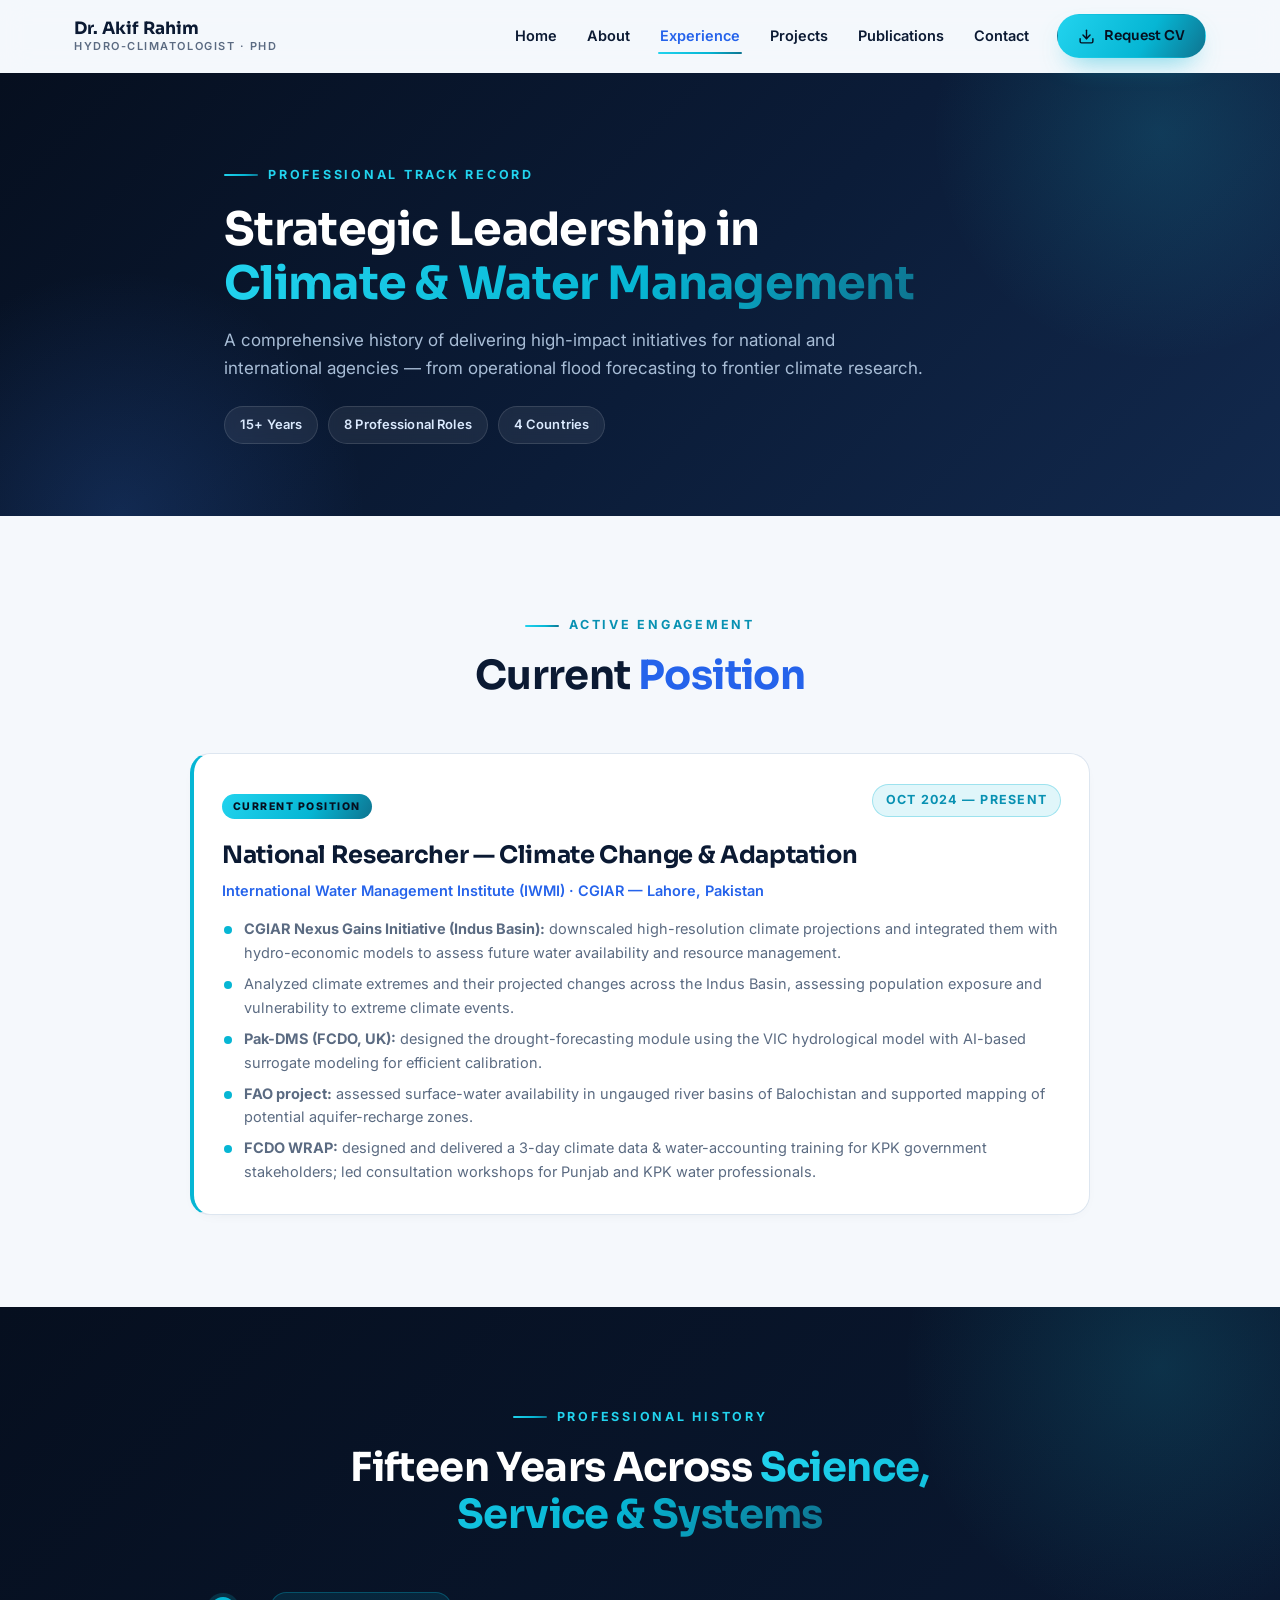
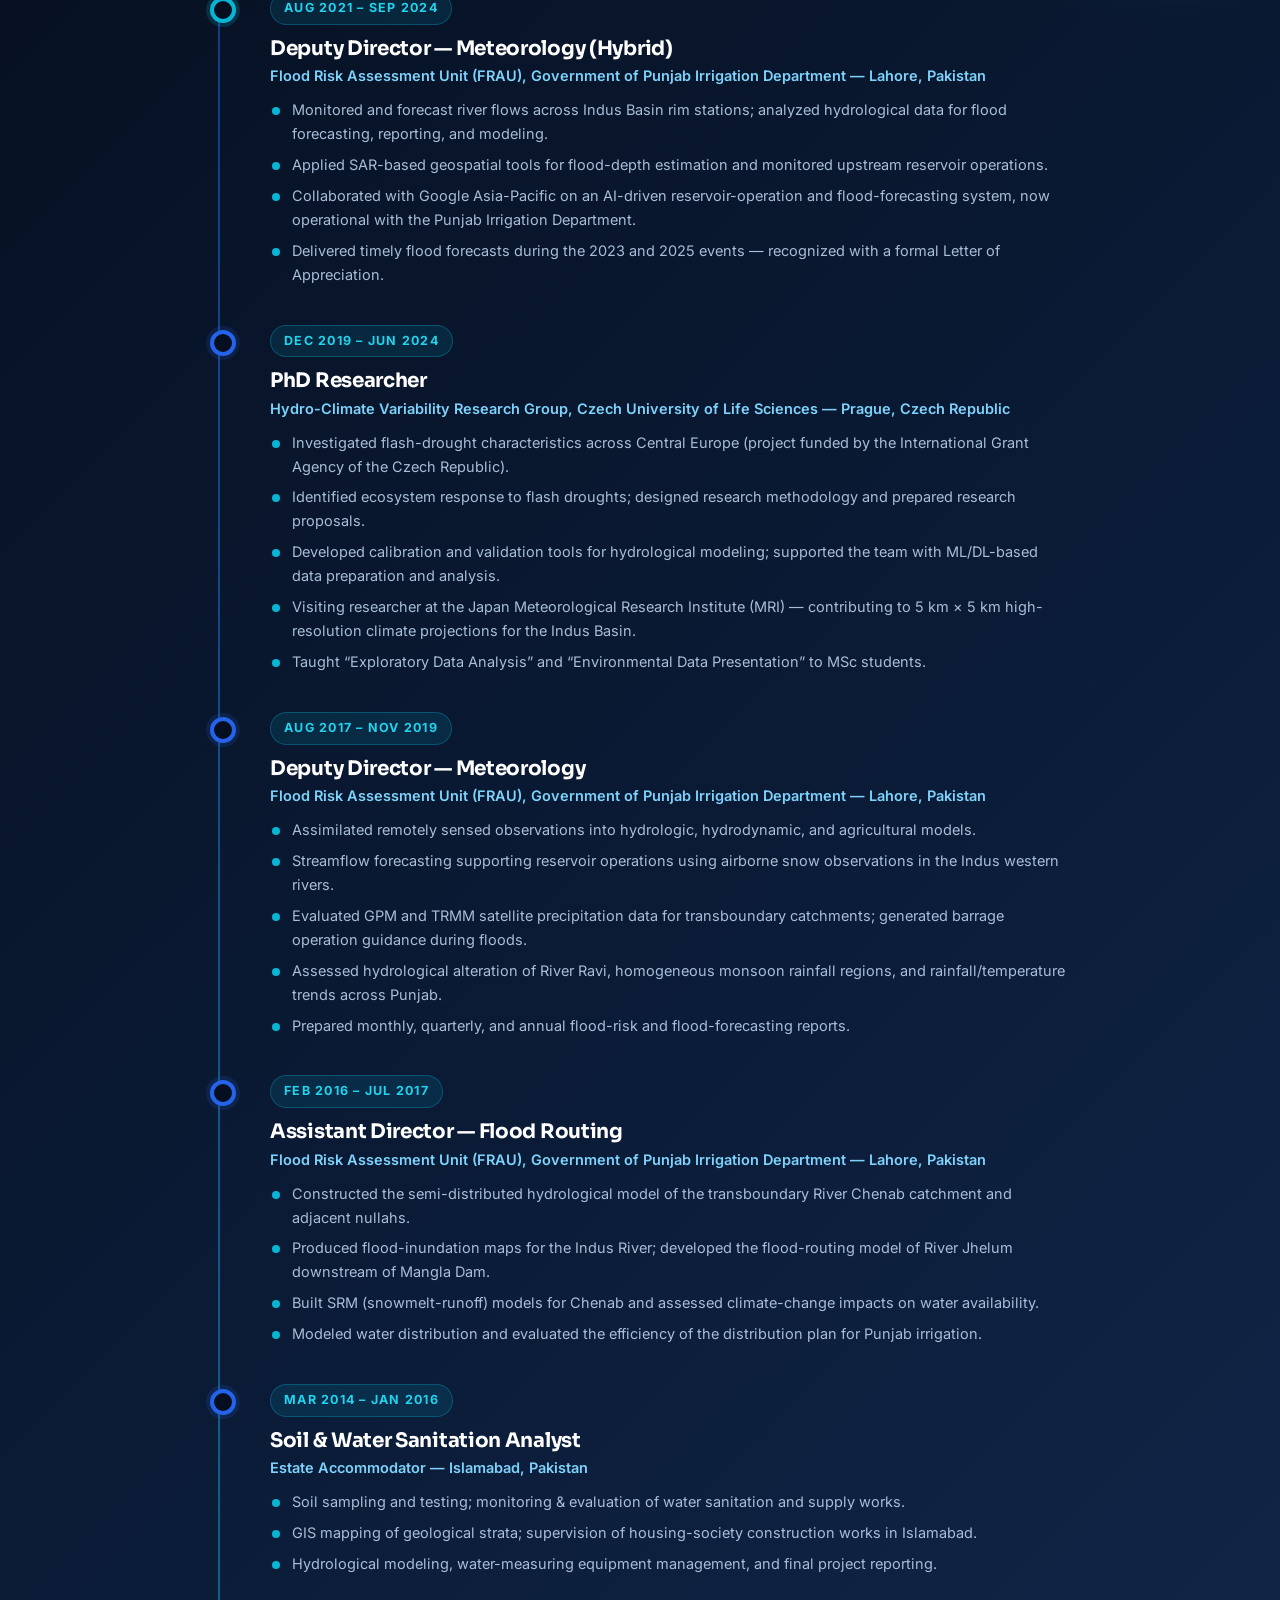
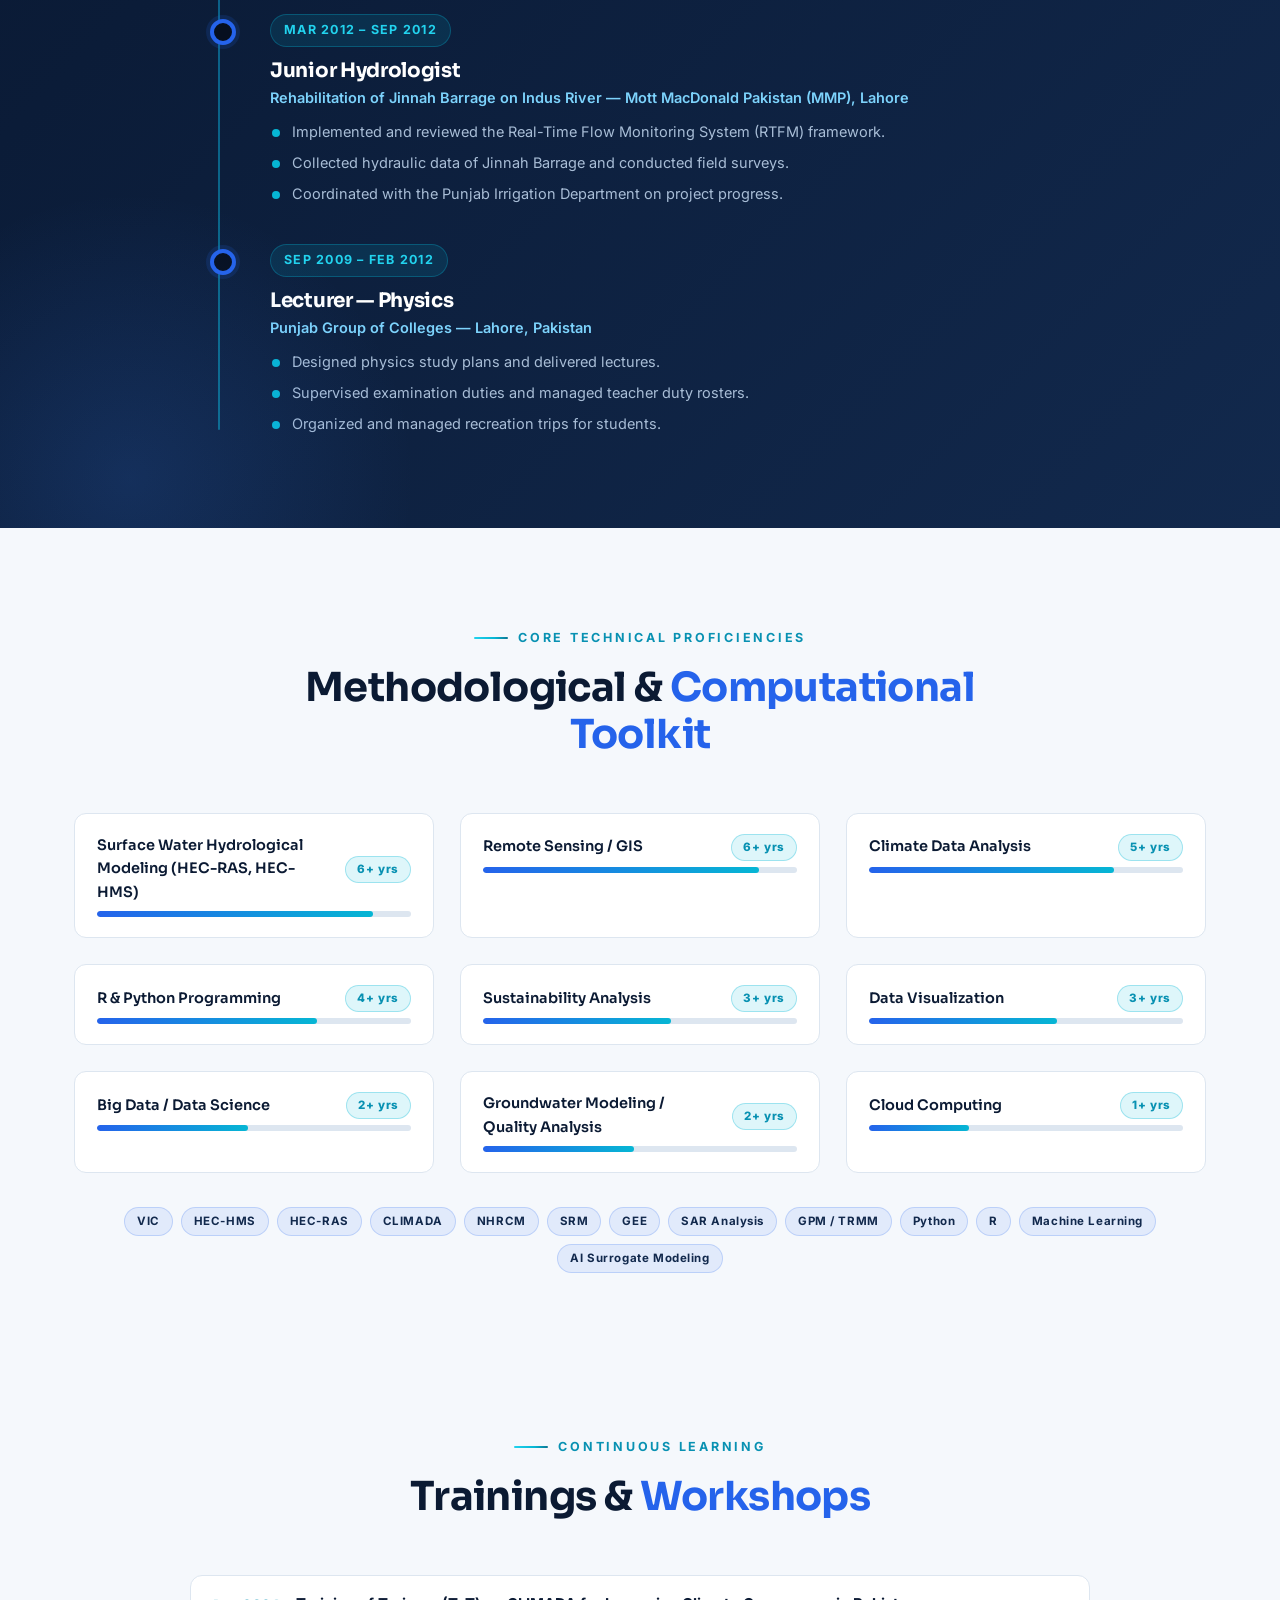
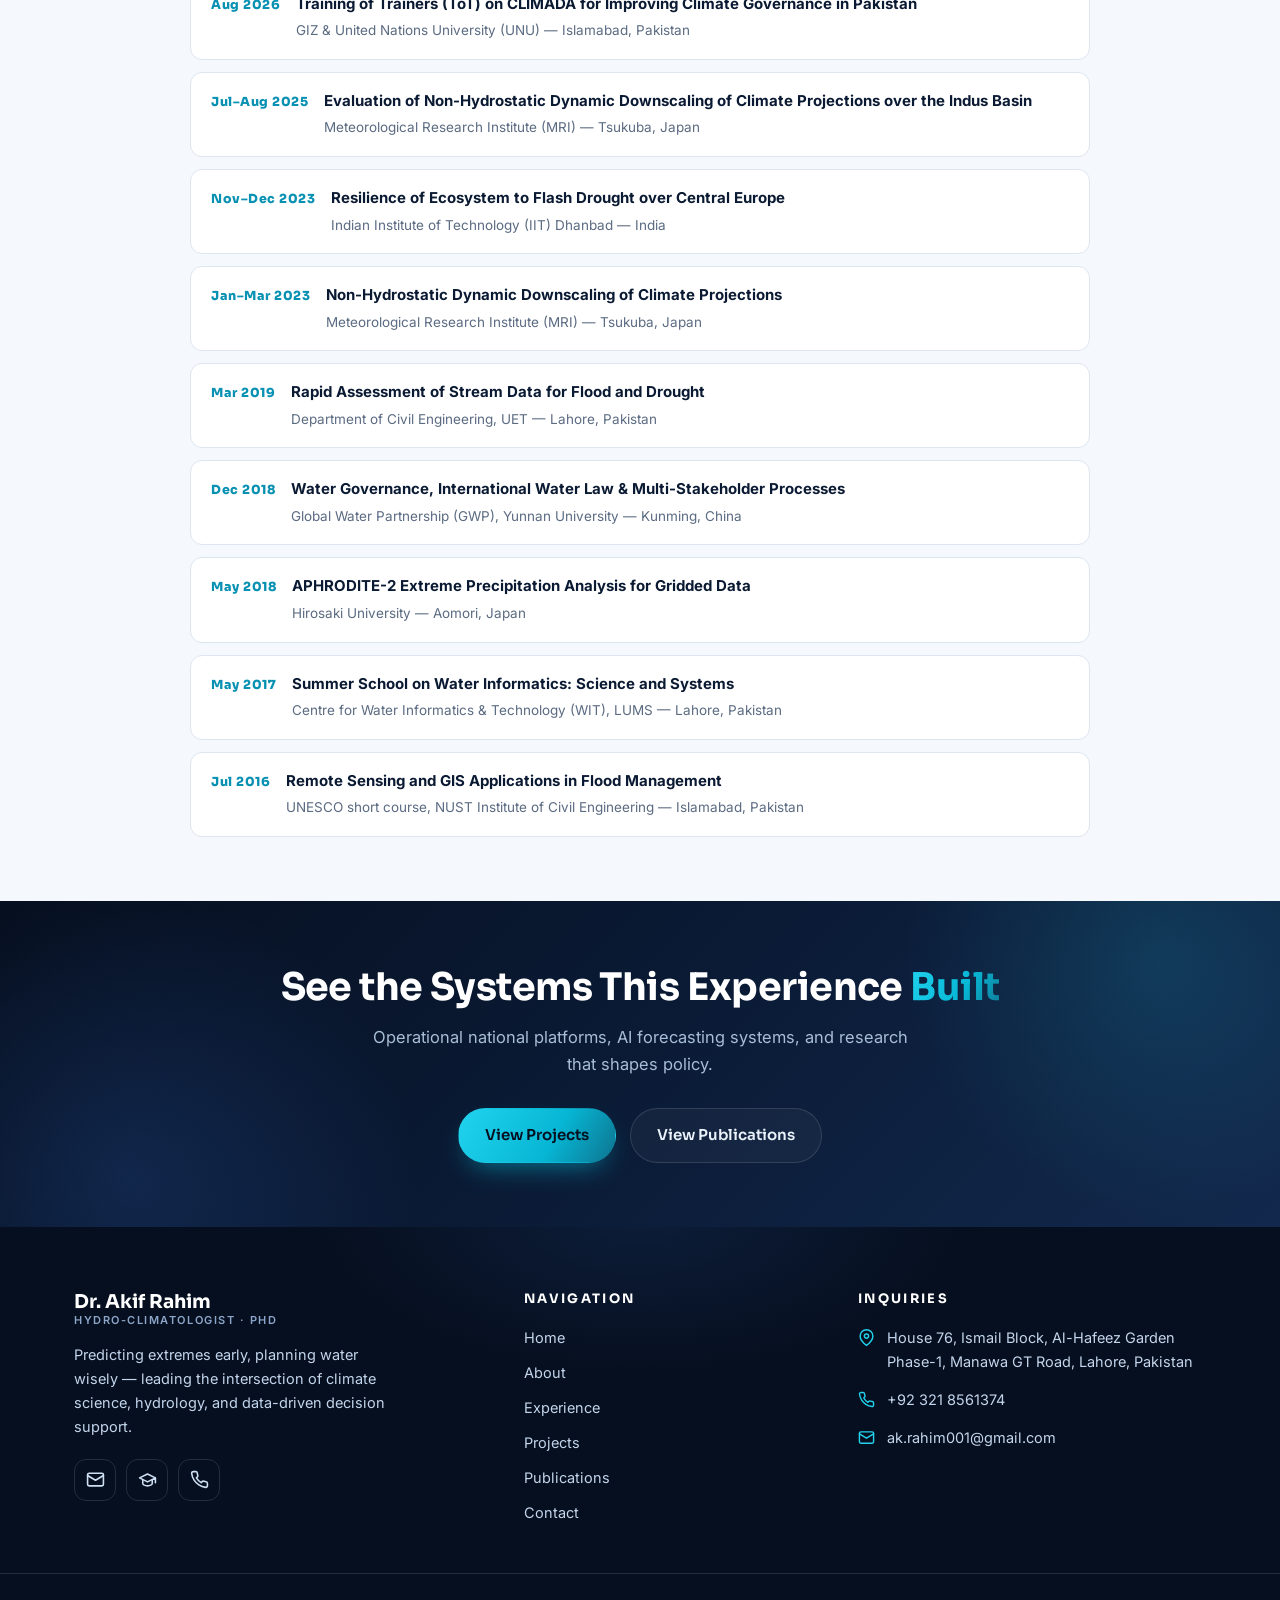
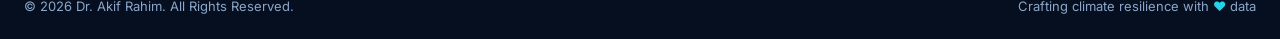
==== experience.html @ aaee2922 "Initial portfolio" ====
<!DOCTYPE html>
<html lang="en">
<head>
  <meta charset="UTF-8" />
  <meta name="viewport" content="width=device-width, initial-scale=1.0" />
  <title>Professional Experience | Dr. Akif Rahim</title>
  <meta name="description" content="Professional track record of Dr. Akif Rahim — National Researcher at IWMI, ex-Deputy Director Meteorology (FRAU, Punjab Irrigation), PhD researcher at CZU Prague, and more." />
  <link rel="icon" href="data:image/svg+xml,%3Csvg xmlns='http://www.w3.org/2000/svg' viewBox='0 0 64 64'%3E%3Cdefs%3E%3ClinearGradient id='g' x1='0' y1='0' x2='1' y2='1'%3E%3Cstop offset='0' stop-color='%230B1C38'/%3E%3Cstop offset='1' stop-color='%232563EB'/%3E%3C/linearGradient%3E%3C/defs%3E%3Crect width='64' height='64' rx='14' fill='url(%23g)'/%3E%3Ctext x='32' y='42' font-family='Arial' font-size='26' font-weight='700' fill='%2322D3EE' text-anchor='middle'%3EAR%3C/text%3E%3C/svg%3E" />
  <link rel="preconnect" href="https://fonts.googleapis.com" />
  <link rel="preconnect" href="https://fonts.gstatic.com" crossorigin />
  <link href="https://fonts.googleapis.com/css2?family=Sora:wght@400;500;600;700;800&family=Inter:wght@400;500;600;700&display=swap" rel="stylesheet" />
  <link rel="stylesheet" href="assets/css/style.css" />
</head>
<body>

  <!-- ================= HEADER ================= -->
  <header class="site-header">
    <div class="container header-inner">
      <a class="brand" href="index.html" aria-label="Dr. Akif Rahim — Home">
        <span class="brand-text">
          <span class="brand-name">Dr. Akif Rahim</span>
          <span class="brand-sub">Hydro-Climatologist · PhD</span>
        </span>
      </a>
      <nav class="site-nav" id="siteNav" aria-label="Main navigation">
        <a class="nav-link" href="index.html">Home</a>
        <a class="nav-link" href="about.html">About</a>
        <a class="nav-link active" href="experience.html">Experience</a>
        <a class="nav-link" href="projects.html">Projects</a>
        <a class="nav-link" href="publications.html">Publications</a>
        <a class="nav-link" href="contact.html">Contact</a>
        <a class="btn btn-accent btn-sm nav-cv" href="mailto:ak.rahim001@gmail.com?subject=Request%20CV%20%E2%80%94%20Dr.%20Akif%20Rahim">
          <svg viewBox="0 0 24 24" fill="none" stroke="currentColor" stroke-width="2" stroke-linecap="round" stroke-linejoin="round"><path d="M21 15v4a2 2 0 0 1-2 2H5a2 2 0 0 1-2-2v-4"/><polyline points="7 10 12 15 17 10"/><line x1="12" y1="15" x2="12" y2="3"/></svg>
          Request CV
        </a>
      </nav>
      <button class="nav-toggle" id="navToggle" aria-label="Toggle menu" aria-expanded="false">
        <span></span><span></span><span></span>
      </button>
    </div>
  </header>

  <main>
    <!-- ================= PAGE HERO ================= -->
    <section class="page-hero">
      <div class="container">
        <span class="eyebrow eyebrow-light">Professional Track Record</span>
        <h1>Strategic Leadership in<br /><span class="accent-cyan">Climate &amp; Water Management</span></h1>
        <p class="lead">A comprehensive history of delivering high-impact initiatives for national and international agencies — from operational flood forecasting to frontier climate research.</p>
        <div class="hero-meta">
          <span class="chip">15+ Years</span>
          <span class="chip">8 Professional Roles</span>
          <span class="chip">4 Countries</span>
        </div>
      </div>
    </section>

    <!-- ================= ACTIVE ENGAGEMENT ================= -->
    <section class="section">
      <div class="container">
        <div class="section-head">
          <span class="eyebrow">Active Engagement</span>
          <h2>Current <span class="accent">Position</span></h2>
        </div>
        <div class="card reveal" style="max-width: 900px; margin: 0 auto; border-left: 4px solid var(--cyan);">
          <div class="card-top" style="display:flex; justify-content:space-between; align-items:center; gap:14px; flex-wrap:wrap; margin-bottom:12px;">
            <span class="badge-current">Current Position</span>
            <span class="t-when">Oct 2024 — Present</span>
          </div>
          <h3 style="font-size:24px;">National Researcher — Climate Change &amp; Adaptation</h3>
          <div class="t-where" style="margin:8px 0 14px;">International Water Management Institute (IWMI) · CGIAR — Lahore, Pakistan</div>
          <ul class="t-points">
            <li><b>CGIAR Nexus Gains Initiative (Indus Basin):</b> downscaled high-resolution climate projections and integrated them with hydro-economic models to assess future water availability and resource management.</li>
            <li>Analyzed climate extremes and their projected changes across the Indus Basin, assessing population exposure and vulnerability to extreme climate events.</li>
            <li><b>Pak-DMS (FCDO, UK):</b> designed the drought-forecasting module using the VIC hydrological model with AI-based surrogate modeling for efficient calibration.</li>
            <li><b>FAO project:</b> assessed surface-water availability in ungauged river basins of Balochistan and supported mapping of potential aquifer-recharge zones.</li>
            <li><b>FCDO WRAP:</b> designed and delivered a 3-day climate data &amp; water-accounting training for KPK government stakeholders; led consultation workshops for Punjab and KPK water professionals.</li>
          </ul>
        </div>
      </div>
    </section>

    <!-- ================= PROFESSIONAL HISTORY ================= -->
    <section class="section section-dark">
      <div class="container">
        <div class="section-head">
          <span class="eyebrow eyebrow-light">Professional History</span>
          <h2>Fifteen Years Across <span class="accent-cyan">Science, Service &amp; Systems</span></h2>
        </div>
        <div class="timeline">
          <div class="t-item t-accent reveal">
            <span class="t-when">Aug 2021 – Sep 2024</span>
            <h3>Deputy Director — Meteorology (Hybrid)</h3>
            <div class="t-where">Flood Risk Assessment Unit (FRAU), Government of Punjab Irrigation Department — Lahore, Pakistan</div>
            <ul class="t-points">
              <li>Monitored and forecast river flows across Indus Basin rim stations; analyzed hydrological data for flood forecasting, reporting, and modeling.</li>
              <li>Applied SAR-based geospatial tools for flood-depth estimation and monitored upstream reservoir operations.</li>
              <li>Collaborated with Google Asia-Pacific on an AI-driven reservoir-operation and flood-forecasting system, now operational with the Punjab Irrigation Department.</li>
              <li>Delivered timely flood forecasts during the 2023 and 2025 events — recognized with a formal Letter of Appreciation.</li>
            </ul>
          </div>
          <div class="t-item reveal">
            <span class="t-when">Dec 2019 – Jun 2024</span>
            <h3>PhD Researcher</h3>
            <div class="t-where">Hydro-Climate Variability Research Group, Czech University of Life Sciences — Prague, Czech Republic</div>
            <ul class="t-points">
              <li>Investigated flash-drought characteristics across Central Europe (project funded by the International Grant Agency of the Czech Republic).</li>
              <li>Identified ecosystem response to flash droughts; designed research methodology and prepared research proposals.</li>
              <li>Developed calibration and validation tools for hydrological modeling; supported the team with ML/DL-based data preparation and analysis.</li>
              <li>Visiting researcher at the Japan Meteorological Research Institute (MRI) — contributing to 5 km × 5 km high-resolution climate projections for the Indus Basin.</li>
              <li>Taught “Exploratory Data Analysis” and “Environmental Data Presentation” to MSc students.</li>
            </ul>
          </div>
          <div class="t-item reveal">
            <span class="t-when">Aug 2017 – Nov 2019</span>
            <h3>Deputy Director — Meteorology</h3>
            <div class="t-where">Flood Risk Assessment Unit (FRAU), Government of Punjab Irrigation Department — Lahore, Pakistan</div>
            <ul class="t-points">
              <li>Assimilated remotely sensed observations into hydrologic, hydrodynamic, and agricultural models.</li>
              <li>Streamflow forecasting supporting reservoir operations using airborne snow observations in the Indus western rivers.</li>
              <li>Evaluated GPM and TRMM satellite precipitation data for transboundary catchments; generated barrage operation guidance during floods.</li>
              <li>Assessed hydrological alteration of River Ravi, homogeneous monsoon rainfall regions, and rainfall/temperature trends across Punjab.</li>
              <li>Prepared monthly, quarterly, and annual flood-risk and flood-forecasting reports.</li>
            </ul>
          </div>
          <div class="t-item reveal">
            <span class="t-when">Feb 2016 – Jul 2017</span>
            <h3>Assistant Director — Flood Routing</h3>
            <div class="t-where">Flood Risk Assessment Unit (FRAU), Government of Punjab Irrigation Department — Lahore, Pakistan</div>
            <ul class="t-points">
              <li>Constructed the semi-distributed hydrological model of the transboundary River Chenab catchment and adjacent nullahs.</li>
              <li>Produced flood-inundation maps for the Indus River; developed the flood-routing model of River Jhelum downstream of Mangla Dam.</li>
              <li>Built SRM (snowmelt-runoff) models for Chenab and assessed climate-change impacts on water availability.</li>
              <li>Modeled water distribution and evaluated the efficiency of the distribution plan for Punjab irrigation.</li>
            </ul>
          </div>
          <div class="t-item reveal">
            <span class="t-when">Mar 2014 – Jan 2016</span>
            <h3>Soil &amp; Water Sanitation Analyst</h3>
            <div class="t-where">Estate Accommodator — Islamabad, Pakistan</div>
            <ul class="t-points">
              <li>Soil sampling and testing; monitoring &amp; evaluation of water sanitation and supply works.</li>
              <li>GIS mapping of geological strata; supervision of housing-society construction works in Islamabad.</li>
              <li>Hydrological modeling, water-measuring equipment management, and final project reporting.</li>
            </ul>
          </div>
          <div class="t-item reveal">
            <span class="t-when">Mar 2012 – Sep 2012</span>
            <h3>Junior Hydrologist</h3>
            <div class="t-where">Rehabilitation of Jinnah Barrage on Indus River — Mott MacDonald Pakistan (MMP), Lahore</div>
            <ul class="t-points">
              <li>Implemented and reviewed the Real-Time Flow Monitoring System (RTFM) framework.</li>
              <li>Collected hydraulic data of Jinnah Barrage and conducted field surveys.</li>
              <li>Coordinated with the Punjab Irrigation Department on project progress.</li>
            </ul>
          </div>
          <div class="t-item reveal">
            <span class="t-when">Sep 2009 – Feb 2012</span>
            <h3>Lecturer — Physics</h3>
            <div class="t-where">Punjab Group of Colleges — Lahore, Pakistan</div>
            <ul class="t-points">
              <li>Designed physics study plans and delivered lectures.</li>
              <li>Supervised examination duties and managed teacher duty rosters.</li>
              <li>Organized and managed recreation trips for students.</li>
            </ul>
          </div>
        </div>
      </div>
    </section>

    <!-- ================= SKILLS ================= -->
    <section class="section">
      <div class="container">
        <div class="section-head">
          <span class="eyebrow">Core Technical Proficiencies</span>
          <h2>Methodological &amp; <span class="accent">Computational Toolkit</span></h2>
        </div>
        <div class="grid-3">
          <div class="skill reveal"><div class="skill-top"><span class="skill-name">Surface Water Hydrological Modeling (HEC-RAS, HEC-HMS)</span><span class="skill-years">6+ yrs</span></div><div class="skill-bar"><span style="width:88%"></span></div></div>
          <div class="skill reveal reveal-d1"><div class="skill-top"><span class="skill-name">Remote Sensing / GIS</span><span class="skill-years">6+ yrs</span></div><div class="skill-bar"><span style="width:88%"></span></div></div>
          <div class="skill reveal reveal-d2"><div class="skill-top"><span class="skill-name">Climate Data Analysis</span><span class="skill-years">5+ yrs</span></div><div class="skill-bar"><span style="width:78%"></span></div></div>
          <div class="skill reveal"><div class="skill-top"><span class="skill-name">R &amp; Python Programming</span><span class="skill-years">4+ yrs</span></div><div class="skill-bar"><span style="width:70%"></span></div></div>
          <div class="skill reveal reveal-d1"><div class="skill-top"><span class="skill-name">Sustainability Analysis</span><span class="skill-years">3+ yrs</span></div><div class="skill-bar"><span style="width:60%"></span></div></div>
          <div class="skill reveal reveal-d2"><div class="skill-top"><span class="skill-name">Data Visualization</span><span class="skill-years">3+ yrs</span></div><div class="skill-bar"><span style="width:60%"></span></div></div>
          <div class="skill reveal"><div class="skill-top"><span class="skill-name">Big Data / Data Science</span><span class="skill-years">2+ yrs</span></div><div class="skill-bar"><span style="width:48%"></span></div></div>
          <div class="skill reveal reveal-d1"><div class="skill-top"><span class="skill-name">Groundwater Modeling / Quality Analysis</span><span class="skill-years">2+ yrs</span></div><div class="skill-bar"><span style="width:48%"></span></div></div>
          <div class="skill reveal reveal-d2"><div class="skill-top"><span class="skill-name">Cloud Computing</span><span class="skill-years">1+ yrs</span></div><div class="skill-bar"><span style="width:32%"></span></div></div>
        </div>
        <div class="tags" style="justify-content:center; margin-top:34px;">
          <span class="tag">VIC</span><span class="tag">HEC-HMS</span><span class="tag">HEC-RAS</span><span class="tag">CLIMADA</span><span class="tag">NHRCM</span><span class="tag">SRM</span><span class="tag">GEE</span><span class="tag">SAR Analysis</span><span class="tag">GPM / TRMM</span><span class="tag">Python</span><span class="tag">R</span><span class="tag">Machine Learning</span><span class="tag">AI Surrogate Modeling</span>
        </div>
      </div>
    </section>

    <!-- ================= TRAININGS ================= -->
    <section class="section section-tight">
      <div class="container">
        <div class="section-head">
          <span class="eyebrow">Continuous Learning</span>
          <h2>Trainings &amp; <span class="accent">Workshops</span></h2>
        </div>
        <div class="training-list">
          <div class="training reveal"><time>Aug 2026</time><div><b>Training of Trainers (ToT) on CLIMADA for Improving Climate Governance in Pakistan</b><span>GIZ &amp; United Nations University (UNU) — Islamabad, Pakistan</span></div></div>
          <div class="training reveal"><time>Jul–Aug 2025</time><div><b>Evaluation of Non-Hydrostatic Dynamic Downscaling of Climate Projections over the Indus Basin</b><span>Meteorological Research Institute (MRI) — Tsukuba, Japan</span></div></div>
          <div class="training reveal"><time>Nov–Dec 2023</time><div><b>Resilience of Ecosystem to Flash Drought over Central Europe</b><span>Indian Institute of Technology (IIT) Dhanbad — India</span></div></div>
          <div class="training reveal"><time>Jan–Mar 2023</time><div><b>Non-Hydrostatic Dynamic Downscaling of Climate Projections</b><span>Meteorological Research Institute (MRI) — Tsukuba, Japan</span></div></div>
          <div class="training reveal"><time>Mar 2019</time><div><b>Rapid Assessment of Stream Data for Flood and Drought</b><span>Department of Civil Engineering, UET — Lahore, Pakistan</span></div></div>
          <div class="training reveal"><time>Dec 2018</time><div><b>Water Governance, International Water Law &amp; Multi-Stakeholder Processes</b><span>Global Water Partnership (GWP), Yunnan University — Kunming, China</span></div></div>
          <div class="training reveal"><time>May 2018</time><div><b>APHRODITE-2 Extreme Precipitation Analysis for Gridded Data</b><span>Hirosaki University — Aomori, Japan</span></div></div>
          <div class="training reveal"><time>May 2017</time><div><b>Summer School on Water Informatics: Science and Systems</b><span>Centre for Water Informatics &amp; Technology (WIT), LUMS — Lahore, Pakistan</span></div></div>
          <div class="training reveal"><time>Jul 2016</time><div><b>Remote Sensing and GIS Applications in Flood Management</b><span>UNESCO short course, NUST Institute of Civil Engineering — Islamabad, Pakistan</span></div></div>
        </div>
      </div>
    </section>

    <!-- ================= CTA ================= -->
    <section class="section section-dark cta-band section-tight">
      <div class="container">
        <h2>See the Systems This Experience <span class="accent-cyan">Built</span></h2>
        <p>Operational national platforms, AI forecasting systems, and research that shapes policy.</p>
        <div style="display:flex; gap:14px; justify-content:center; flex-wrap:wrap;">
          <a class="btn btn-accent" href="projects.html">View Projects</a>
          <a class="btn btn-ghost-light" href="publications.html">View Publications</a>
        </div>
      </div>
    </section>
  </main>

  <!-- ================= FOOTER ================= -->
  <footer class="site-footer">
    <div class="container footer-grid">
      <div class="footer-brand">
        <a class="brand" href="index.html">
          <span class="brand-text">
            <span class="brand-name">Dr. Akif Rahim</span>
            <span class="brand-sub" style="color:#8ba6c9;">Hydro-Climatologist · PhD</span>
          </span>
        </a>
        <p>Predicting extremes early, planning water wisely — leading the intersection of climate science, hydrology, and data-driven decision support.</p>
        <div class="footer-social">
          <a href="mailto:ak.rahim001@gmail.com" aria-label="Email">
            <svg viewBox="0 0 24 24" fill="none" stroke="currentColor" stroke-width="2" stroke-linecap="round" stroke-linejoin="round"><rect x="2" y="4" width="20" height="16" rx="2"/><path d="m22 7-10 6L2 7"/></svg>
          </a>
          <a href="https://scholar.google.com" target="_blank" rel="noopener" aria-label="Google Scholar">
            <svg viewBox="0 0 24 24" fill="none" stroke="currentColor" stroke-width="2" stroke-linecap="round" stroke-linejoin="round"><path d="M22 10L12 5 2 10l10 5 10-5v6"/><path d="M6 12.5V17c0 1.5 3 3 6 3s6-1.5 6-3v-4.5"/></svg>
          </a>
          <a href="tel:+923218561374" aria-label="Phone">
            <svg viewBox="0 0 24 24" fill="none" stroke="currentColor" stroke-width="2" stroke-linecap="round" stroke-linejoin="round"><path d="M22 16.92v3a2 2 0 0 1-2.18 2 19.79 19.79 0 0 1-8.63-3.07 19.5 19.5 0 0 1-6-6 19.79 19.79 0 0 1-3.07-8.67A2 2 0 0 1 4.11 2h3a2 2 0 0 1 2 1.72c.13.96.36 1.9.7 2.81a2 2 0 0 1-.45 2.11L8.09 9.91a16 16 0 0 0 6 6l1.27-1.27a2 2 0 0 1 2.11-.45c.91.34 1.85.57 2.81.7A2 2 0 0 1 22 16.92z"/></svg>
          </a>
        </div>
      </div>
      <div>
        <h4>Navigation</h4>
        <div class="footer-links">
          <a href="index.html">Home</a>
          <a href="about.html">About</a>
          <a href="experience.html">Experience</a>
          <a href="projects.html">Projects</a>
          <a href="publications.html">Publications</a>
          <a href="contact.html">Contact</a>
        </div>
      </div>
      <div>
        <h4>Inquiries</h4>
        <div class="footer-contact">
          <div>
            <svg viewBox="0 0 24 24" fill="none" stroke="currentColor" stroke-width="2" stroke-linecap="round" stroke-linejoin="round"><path d="M21 10c0 7-9 13-9 13s-9-6-9-13a9 9 0 0 1 18 0z"/><circle cx="12" cy="10" r="3"/></svg>
            <span>House 76, Ismail Block, Al-Hafeez Garden Phase-1, Manawa GT Road, Lahore, Pakistan</span>
          </div>
          <div>
            <svg viewBox="0 0 24 24" fill="none" stroke="currentColor" stroke-width="2" stroke-linecap="round" stroke-linejoin="round"><path d="M22 16.92v3a2 2 0 0 1-2.18 2 19.79 19.79 0 0 1-8.63-3.07 19.5 19.5 0 0 1-6-6 19.79 19.79 0 0 1-3.07-8.67A2 2 0 0 1 4.11 2h3a2 2 0 0 1 2 1.72c.13.96.36 1.9.7 2.81a2 2 0 0 1-.45 2.11L8.09 9.91a16 16 0 0 0 6 6l1.27-1.27a2 2 0 0 1 2.11-.45c.91.34 1.85.57 2.81.7A2 2 0 0 1 22 16.92z"/></svg>
            <a href="tel:+923218561374">+92 321 8561374</a>
          </div>
          <div>
            <svg viewBox="0 0 24 24" fill="none" stroke="currentColor" stroke-width="2" stroke-linecap="round" stroke-linejoin="round"><rect x="2" y="4" width="20" height="16" rx="2"/><path d="m22 7-10 6L2 7"/></svg>
            <a href="mailto:ak.rahim001@gmail.com">ak.rahim001@gmail.com</a>
          </div>
        </div>
      </div>
    </div>
    <div class="footer-bottom">
      <span>© <span data-year>2025</span> Dr. Akif Rahim. All Rights Reserved.</span>
      <span>Crafting climate resilience with <span class="heart">♥</span> data</span>
    </div>
  </footer>

  <button class="back-top" aria-label="Back to top">
    <svg viewBox="0 0 24 24" fill="none" stroke="currentColor" stroke-width="2.6" stroke-linecap="round" stroke-linejoin="round"><line x1="12" y1="19" x2="12" y2="5"/><polyline points="5 12 12 5 19 12"/></svg>
  </button>

  <script src="assets/js/main.js"></script>
</body>
</html>
---- assets/css/style.css ----
/* ============================================================
   Akif Rahim — Portfolio
   Theme: "Midnight Navy & Cyan" — deep navy backgrounds with
   electric blue and cyan accents on a cool off-white base.
   ============================================================ */

:root {
  /* Palette — Midnight Navy & Cyan */
  --ink: #0b1a33;
  --navy-950: #060f1f;
  --navy-900: #0b1c38;
  --navy-800: #12294d;
  --blue: #2563eb;
  --blue-bright: #3b82f6;
  --aqua: #7dd3fc;
  --cyan: #06b6d4;
  --cyan-soft: #22d3ee;
  --cyan-deep: #0891b2;
  --paper: #f5f8fc;
  --card: #ffffff;
  --line: #dde6f0;
  --line-dark: rgba(255, 255, 255, 0.12);
  --muted: #5b6b82;
  --muted-dark: #a8bdd6;

  /* Type */
  --font-head: "Sora", "Segoe UI", system-ui, -apple-system, sans-serif;
  --font-body: "Inter", "Segoe UI", system-ui, -apple-system, sans-serif;

  /* Misc */
  --radius: 20px;
  --radius-sm: 12px;
  --shadow: 0 14px 40px -18px rgba(6,15,31, 0.35);
  --shadow-lg: 0 28px 70px -30px rgba(6,15,31, 0.45);
  --grad-navy: linear-gradient(135deg, #060f1f 0%, #0b1c38 55%, #12294d 100%);
  --grad-cyan: linear-gradient(120deg, #22d3ee, #06b6d4 60%, #0e7490);
  --ease: cubic-bezier(0.22, 1, 0.36, 1);
}

* { margin: 0; padding: 0; box-sizing: border-box; }

html { scroll-behavior: smooth; }

body {
  font-family: var(--font-body);
  background: var(--paper);
  color: var(--ink);
  line-height: 1.65;
  font-size: 16px;
  -webkit-font-smoothing: antialiased;
}

img { max-width: 100%; display: block; }
a { color: inherit; text-decoration: none; }
ul { list-style: none; }

.container { max-width: 1180px; margin: 0 auto; padding: 0 24px; }

/* ---------- Typography ---------- */
h1, h2, h3, h4 { font-family: var(--font-head); line-height: 1.18; font-weight: 700; letter-spacing: -0.015em; }

.eyebrow {
  display: inline-flex;
  align-items: center;
  gap: 10px;
  font-size: 12.5px;
  font-weight: 700;
  letter-spacing: 0.22em;
  text-transform: uppercase;
  color: var(--cyan-deep);
  margin-bottom: 16px;
}
.eyebrow::before {
  content: "";
  width: 34px; height: 2px;
  background: var(--grad-cyan);
  border-radius: 2px;
}
.eyebrow-light { color: var(--cyan-soft); }

.section { padding: 92px 0; }
.section-tight { padding: 64px 0; }

.section-head { max-width: 720px; margin: 0 auto 54px; text-align: center; }
.section-head h2 { font-size: clamp(28px, 4vw, 40px); margin-bottom: 14px; }
.section-head p { color: var(--muted); font-size: 17px; }
.section-head-left { margin: 0 0 42px; text-align: left; }

.accent { color: var(--blue); }
.accent-cyan {
  background: var(--grad-cyan);
  -webkit-background-clip: text;
  background-clip: text;
  color: transparent;
}

/* Dark sections */
.section-dark {
  background: var(--grad-navy);
  color: #eaf2fb;
  position: relative;
  overflow: hidden;
}
.section-dark::before {
  content: "";
  position: absolute;
  top: -220px; right: -160px;
  width: 560px; height: 560px;
  background: radial-gradient(circle, rgba(34,211,238, 0.14), transparent 65%);
  pointer-events: none;
}
.section-dark::after {
  content: "";
  position: absolute;
  bottom: -260px; left: -180px;
  width: 620px; height: 620px;
  background: radial-gradient(circle, rgba(59,130,246, 0.16), transparent 65%);
  pointer-events: none;
}
.section-dark .section-head p { color: var(--muted-dark); }
.section-dark h2, .section-dark h3 { color: #ffffff; }

/* ---------- Buttons ---------- */
.btn {
  display: inline-flex;
  align-items: center;
  justify-content: center;
  gap: 9px;
  padding: 14px 26px;
  border-radius: 999px;
  font-family: var(--font-head);
  font-weight: 600;
  font-size: 15px;
  border: 1.5px solid transparent;
  cursor: pointer;
  transition: transform 0.25s var(--ease), box-shadow 0.25s var(--ease), background 0.25s, color 0.25s, border-color 0.25s;
}
.btn svg { width: 17px; height: 17px; flex: none; }
.btn-primary { background: var(--blue); color: #fff; box-shadow: 0 12px 28px -12px rgba(37,99,235, 0.65); }
.btn-primary:hover { background: var(--navy-800); transform: translateY(-2px); box-shadow: 0 18px 34px -12px rgba(37,99,235, 0.7); }
.btn-accent { background: var(--grad-cyan); color: var(--navy-950); box-shadow: 0 12px 28px -12px rgba(6,182,212, 0.7); }
.btn-accent:hover { transform: translateY(-2px); box-shadow: 0 18px 36px -12px rgba(6,182,212, 0.8); }
.btn-ghost { border-color: var(--line); color: var(--ink); background: transparent; }
.btn-ghost:hover { border-color: var(--blue); color: var(--blue); transform: translateY(-2px); }
.btn-ghost-light { border-color: var(--line-dark); color: #eaf2fb; background: rgba(255, 255, 255, 0.04); }
.btn-ghost-light:hover { border-color: var(--cyan-soft); color: var(--cyan-soft); transform: translateY(-2px); }
.btn-sm { padding: 10px 20px; font-size: 13.5px; }
.btn-lg { padding: 16px 30px; font-size: 15.5px; }
.hero .btn-link { color: var(--cyan-soft); }
.hero .btn-link:hover { color: #ffffff; }
.btn-link { padding: 0; color: var(--blue); font-weight: 600; }
.btn-link:hover { color: var(--cyan-deep); gap: 13px; }

/* ---------- Header ---------- */
.site-header {
  position: sticky;
  top: 0;
  z-index: 100;
  background: rgba(245,248,252, 0.82);
  backdrop-filter: blur(14px);
  -webkit-backdrop-filter: blur(14px);
  border-bottom: 1px solid transparent;
  transition: border-color 0.3s, box-shadow 0.3s, background 0.3s;
}
.site-header.scrolled { border-bottom-color: var(--line); box-shadow: 0 10px 30px -18px rgba(6,15,31, 0.25); }
.header-inner { display: flex; align-items: center; justify-content: space-between; gap: 20px; padding-top: 14px; padding-bottom: 14px; }

.brand { display: flex; align-items: center; gap: 12px; }
.brand-text { display: flex; flex-direction: column; line-height: 1.2; }
.brand-name { font-family: var(--font-head); font-weight: 700; font-size: 17px; }
.brand-sub { font-size: 11px; letter-spacing: 0.14em; text-transform: uppercase; color: var(--muted); font-weight: 600; }

.site-nav { display: flex; align-items: center; gap: 26px; }
.site-nav a.nav-link {
  font-size: 14.5px;
  font-weight: 600;
  color: var(--ink);
  position: relative;
  padding: 6px 2px;
  transition: color 0.25s;
}
.site-nav a.nav-link::after {
  content: "";
  position: absolute;
  left: 0; bottom: 0;
  width: 100%; height: 2.5px;
  background: var(--grad-cyan);
  border-radius: 2px;
  transform: scaleX(0);
  transform-origin: left;
  transition: transform 0.3s var(--ease);
}
.site-nav a.nav-link:hover { color: var(--blue); }
.site-nav a.nav-link:hover::after { transform: scaleX(1); }
.site-nav a.nav-link.active { color: var(--blue); }
.site-nav a.nav-link.active::after { transform: scaleX(1); }

.nav-toggle { display: none; flex-direction: column; gap: 5px; background: none; border: 0; cursor: pointer; padding: 8px; }
.nav-toggle span { width: 24px; height: 2.5px; background: var(--navy-950); border-radius: 2px; transition: transform 0.3s var(--ease), opacity 0.3s; }
.nav-toggle.open span:nth-child(1) { transform: translateY(7.5px) rotate(45deg); }
.nav-toggle.open span:nth-child(2) { opacity: 0; }
.nav-toggle.open span:nth-child(3) { transform: translateY(-7.5px) rotate(-45deg); }

/* ---------- Hero (home) ---------- */
.hero {
  position: relative;
  background: var(--grad-navy);
  color: #eaf2fb;
  overflow: hidden;
  padding: 104px 0 150px;
  display: flex;
  align-items: center;
  min-height: calc(100vh - 78px);
}
.hero::before {
  content: "";
  position: absolute;
  top: -260px; right: -180px;
  width: 640px; height: 640px;
  background: radial-gradient(circle, rgba(34,211,238, 0.16), transparent 62%);
  pointer-events: none;
  animation: heroGlow 12s ease-in-out infinite;
}
.hero::after {
  content: "";
  position: absolute;
  bottom: -320px; left: -220px;
  width: 720px; height: 720px;
  background: radial-gradient(circle, rgba(59,130,246, 0.2), transparent 62%);
  pointer-events: none;
  animation: heroGlow 15s ease-in-out infinite reverse;
}
@keyframes heroGlow {
  0%, 100% { transform: scale(1); opacity: 0.85; }
  50% { transform: scale(1.14); opacity: 1; }
}
.hero .container { position: relative; z-index: 3; width: 100%; }

/* Layered ambient background */
.hero-bg-grid {
  position: absolute;
  inset: 0;
  pointer-events: none;
  background-image:
    linear-gradient(rgba(255, 255, 255, 0.05) 1px, transparent 1px),
    linear-gradient(90deg, rgba(255, 255, 255, 0.05) 1px, transparent 1px);
  background-size: 68px 68px;
  -webkit-mask-image: radial-gradient(ellipse 75% 70% at 50% 38%, #000 10%, transparent 75%);
  mask-image: radial-gradient(ellipse 75% 70% at 50% 38%, #000 10%, transparent 75%);
  opacity: 0.7;
}
.hero-blob {
  position: absolute;
  border-radius: 50%;
  filter: blur(90px);
  pointer-events: none;
  opacity: 0.45;
}
.hero-blob-1 {
  width: 460px; height: 460px;
  top: -110px; left: 8%;
  background: radial-gradient(circle, rgba(59,130,246, 0.75), transparent 68%);
  animation: blobDrift 20s ease-in-out infinite alternate;
}
.hero-blob-2 {
  width: 380px; height: 380px;
  bottom: -60px; right: 12%;
  background: radial-gradient(circle, rgba(34,211,238, 0.5), transparent 68%);
  animation: blobDrift 26s ease-in-out infinite alternate-reverse;
}
@keyframes blobDrift {
  0% { transform: translate3d(0, 0, 0) scale(1); }
  100% { transform: translate3d(60px, 40px, 0) scale(1.18); }
}

/* Eyebrow with live pulse + rotating specialty */
.hero-eyebrow {
  display: inline-flex;
  align-items: center;
  gap: 9px;
  padding: 8px 18px;
  border-radius: 999px;
  background: rgba(255, 255, 255, 0.07);
  border: 1px solid rgba(34,211,238, 0.32);
  font-size: 12.5px;
  font-weight: 700;
  letter-spacing: 0.16em;
  text-transform: uppercase;
  color: #dceaf9;
  margin-bottom: 22px;
  backdrop-filter: blur(8px);
}
.pulse-dot {
  width: 8px; height: 8px;
  border-radius: 50%;
  background: var(--cyan-soft);
  box-shadow: 0 0 0 0 rgba(34,211,238, 0.75);
  animation: pulseDot 2.2s infinite;
  flex: none;
}
@keyframes pulseDot {
  0% { box-shadow: 0 0 0 0 rgba(34,211,238, 0.7); }
  70% { box-shadow: 0 0 0 9px rgba(34,211,238, 0); }
  100% { box-shadow: 0 0 0 0 rgba(34,211,238, 0); }
}
.rotator {
  display: inline-block;
  color: var(--cyan-soft);
  transition: opacity 0.3s ease, transform 0.3s ease;
}
.rotator.out { opacity: 0; transform: translateY(-7px); }
.rotator.in { opacity: 0; transform: translateY(7px); transition: none; }

/* Credential micro-row */
.hero-creds {
  display: flex;
  flex-wrap: wrap;
  gap: 10px 24px;
  margin-top: 30px;
  padding-top: 24px;
  border-top: 1px solid rgba(255, 255, 255, 0.1);
}
.hero-creds span {
  display: inline-flex;
  align-items: center;
  gap: 8px;
  font-size: 13px;
  font-weight: 600;
  color: var(--muted-dark);
  letter-spacing: 0.02em;
}
.hero-creds svg { width: 15px; height: 15px; color: var(--cyan-soft); flex: none; }

/* Portrait glow + scroll cue + wave divider */
.portrait-glow {
  position: absolute;
  top: 50%; left: 50%;
  transform: translate(-50%, -50%);
  width: 430px; height: 430px;
  border-radius: 50%;
  background: radial-gradient(circle, rgba(59,130,246, 0.45), rgba(34,211,238, 0.16) 46%, transparent 70%);
  filter: blur(34px);
  pointer-events: none;
  z-index: 0;
  animation: pulseGlow 8s ease-in-out infinite;
}
@keyframes pulseGlow {
  0%, 100% { opacity: 0.7; transform: translate(-50%, -50%) scale(1); }
  50% { opacity: 1; transform: translate(-50%, -50%) scale(1.1); }
}

/* Hero portrait — photo only, framed (reference style) */
.hero-photo-wrap {
  position: relative;
  width: min(420px, 100%);
  animation: heroScale 1s var(--ease) 0.15s backwards;
}
.hero-photo {
  position: relative;
  z-index: 2;
  padding: 7px;
  border-radius: 30px;
  background: linear-gradient(150deg, rgba(34,211,238, 0.9), rgba(59,130,246, 0.45) 46%, rgba(255, 255, 255, 0.14));
  box-shadow: 0 46px 90px -34px rgba(0, 0, 0, 0.78);
}
.hero-photo img {
  width: 100%;
  display: block;
  aspect-ratio: 1 / 1;
  object-fit: cover;
  object-position: 50% 22%;
  border-radius: 24px;
  background: var(--navy-950);
}
.hero-photo-badge {
  position: absolute;
  z-index: 3;
  left: -30px;
  bottom: 34px;
  display: flex;
  align-items: center;
  gap: 12px;
  padding: 13px 22px 13px 14px;
  border-radius: 16px;
  background: rgba(5,15,31, 0.9);
  border: 1px solid rgba(34,211,238, 0.42);
  box-shadow: 0 26px 54px -22px rgba(0, 0, 0, 0.85);
  backdrop-filter: blur(12px);
  animation: floaty 6s ease-in-out 1.2s infinite;
}
.hero-photo-badge .hpb-icon {
  width: 40px; height: 40px;
  border-radius: 12px;
  background: linear-gradient(150deg, rgba(59,130,246, 0.3), rgba(34,211,238, 0.3));
  border: 1px solid rgba(34,211,238, 0.35);
  display: grid;
  place-items: center;
  color: var(--cyan-soft);
  flex: none;
}
.hero-photo-badge .hpb-icon svg { width: 20px; height: 20px; }
.hero-photo-badge b {
  display: block;
  font-family: var(--font-head);
  font-size: 10px;
  letter-spacing: 0.2em;
  text-transform: uppercase;
  color: var(--cyan-soft);
  font-weight: 700;
}
.hero-photo-badge i {
  font-style: normal;
  font-family: var(--font-head);
  font-size: 14.5px;
  font-weight: 700;
  color: #ffffff;
  white-space: nowrap;
}
.hero-scroll {
  position: absolute;
  left: 50%;
  bottom: 128px;
  transform: translateX(-50%);
  z-index: 4;
  display: inline-flex;
  flex-direction: column;
  align-items: center;
  gap: 6px;
  font-family: var(--font-head);
  font-size: 10.5px;
  font-weight: 700;
  letter-spacing: 0.28em;
  text-transform: uppercase;
  color: rgba(234,242,251, 0.55);
  transition: color 0.25s;
}
.hero-scroll:hover { color: var(--cyan-soft); }
.hero-scroll svg { width: 16px; height: 16px; animation: scrollBob 1.9s ease-in-out infinite; }
@keyframes scrollBob { 0%, 100% { transform: translateY(0); opacity: 0.6; } 50% { transform: translateY(6px); opacity: 1; } }
.hero-wave {
  position: absolute;
  left: 0; right: 0; bottom: -1px;
  line-height: 0;
  pointer-events: none;
  z-index: 2;
}
.hero-wave svg { width: 100%; height: 118px; display: block; }

/* Hero entrance motion */
.hero-copy > * { animation: heroUp 0.85s var(--ease) both; }
.hero-copy > *:nth-child(1) { animation-delay: 0.05s; }
.hero-copy > *:nth-child(2) { animation-delay: 0.14s; }
.hero-copy > *:nth-child(3) { animation-delay: 0.23s; }
.hero-copy > *:nth-child(4) { animation-delay: 0.32s; }
.hero-copy > *:nth-child(5) { animation-delay: 0.41s; }
.hero-copy > *:nth-child(6) { animation-delay: 0.5s; }
.hero-copy > *:nth-child(7) { animation-delay: 0.58s; }
@keyframes heroUp {
  from { opacity: 0; transform: translateY(30px); }
  to { opacity: 1; transform: none; }
}
.portrait-card { animation: heroScale 1s var(--ease) 0.15s backwards; }
.portrait-glow { animation: pulseGlow 8s ease-in-out infinite; }
@keyframes heroScale {
  from { opacity: 0; transform: translateY(26px) scale(0.94); }
  to { opacity: 1; transform: none; }
}

.hero-inner {
  display: grid;
  grid-template-columns: 1.15fr 0.85fr;
  gap: 62px;
  align-items: center;
}

.hero h1 {
  font-size: clamp(30px, 3.5vw, 48px);
  color: #fff;
  margin-bottom: 22px;
}
.hero .lead { font-size: 17.5px; color: var(--muted-dark); max-width: 560px; margin-bottom: 18px; }

.hero-chips { display: flex; flex-wrap: wrap; gap: 9px; margin-bottom: 26px; }
.chip {
  display: inline-flex;
  align-items: center;
  gap: 7px;
  padding: 7px 15px;
  border-radius: 999px;
  font-size: 13px;
  font-weight: 600;
  letter-spacing: 0.01em;
  background: rgba(255, 255, 255, 0.07);
  border: 1px solid var(--line-dark);
  color: #dbeafe;
  backdrop-filter: blur(6px);
}
.chip svg { width: 14px; height: 14px; color: var(--cyan-soft); }
.chip-light { background: rgba(37,99,235, 0.1); border-color: rgba(37,99,235, 0.22); color: var(--navy-800); }
.chip-light svg { color: var(--cyan-deep); }

.hero-quote {
  border-left: 3px solid var(--cyan);
  padding: 6px 0 6px 18px;
  margin-bottom: 34px;
  font-size: 16.5px;
  color: #d7ecfa;
  font-style: italic;
  max-width: 520px;
}
.hero-cta { display: flex; flex-wrap: wrap; gap: 14px; align-items: center; }

/* Portrait visual */
.hero-visual { position: relative; display: flex; justify-content: center; z-index: 2; }
.portrait-card {
  position: relative;
  z-index: 2;
  width: min(372px, 100%);
  border-radius: 28px;
  background: linear-gradient(160deg, rgba(255, 255, 255, 0.1), rgba(255, 255, 255, 0.035));
  border: 1px solid var(--line-dark);
  backdrop-filter: blur(10px);
  padding: 44px 36px 36px;
  text-align: center;
  box-shadow: var(--shadow-lg);
  transition: transform 0.6s var(--ease), box-shadow 0.6s var(--ease), border-color 0.4s;
}
.portrait-card:hover { border-color: rgba(34,211,238, 0.45); box-shadow: 0 40px 90px -34px rgba(0, 0, 0, 0.65); }
.portrait-ring {
  position: relative;
  width: 178px; height: 178px;
  margin: 0 auto 22px;
  border-radius: 50%;
  display: grid;
  place-items: center;
  isolation: isolate;
}
.portrait-ring::before {
  content: "";
  position: absolute;
  inset: 0;
  border-radius: 50%;
  background: conic-gradient(from 120deg, var(--cyan), var(--blue-bright), var(--cyan-soft), var(--cyan));
  animation: ringSpin 14s linear infinite;
  z-index: 0;
}
.portrait-ring::after {
  content: "";
  position: absolute;
  inset: 5px;
  border-radius: 50%;
  background: var(--navy-950);
  z-index: 0;
}
@keyframes ringSpin { to { transform: rotate(360deg); } }
.portrait-photo {
  position: relative;
  z-index: 1;
  width: 158px; height: 158px;
  border-radius: 50%;
  object-fit: cover;
  object-position: 50% 30%;
  display: block;
  box-shadow: 0 14px 34px -14px rgba(0, 0, 0, 0.7);
  background: var(--navy-950);
}
/* Monogram fallback (used when no photo is available) */
.portrait-monogram {
  width: 100%; height: 100%;
  border-radius: 50%;
  background: radial-gradient(circle at 30% 25%, #12294d, var(--navy-950));
  display: grid;
  place-items: center;
  font-family: var(--font-head);
  font-weight: 800;
  font-size: 52px;
  color: var(--cyan-soft);
  text-shadow: 0 4px 24px rgba(0, 0, 0, 0.35);
  position: relative;
  z-index: 1;
}
.portrait-name { font-family: var(--font-head); font-size: 24px; font-weight: 700; color: #fff; }
.portrait-role { font-size: 13px; letter-spacing: 0.16em; text-transform: uppercase; color: var(--aqua); font-weight: 600; margin: 6px 0 20px; }
.portrait-badge {
  display: inline-flex;
  align-items: center;
  gap: 8px;
  padding: 9px 16px;
  border-radius: 999px;
  background: rgba(34,211,238, 0.12);
  border: 1px solid rgba(34,211,238, 0.35);
  color: var(--cyan-soft);
  font-size: 12.5px;
  font-weight: 700;
  letter-spacing: 0.06em;
  text-transform: uppercase;
}
.portrait-badge svg { width: 15px; height: 15px; }
.portrait-stats {
  display: flex;
  justify-content: center;
  gap: 0;
  margin-top: 26px;
  border-top: 1px solid var(--line-dark);
  padding-top: 20px;
}
.portrait-stats > div { flex: 1; }
.portrait-stats > div + div { border-left: 1px solid var(--line-dark); }
.pstat-num { font-family: var(--font-head); font-size: 24px; font-weight: 800; color: var(--cyan-soft); }
.pstat-label { font-size: 11px; letter-spacing: 0.12em; text-transform: uppercase; color: var(--muted-dark); font-weight: 600; margin-top: 2px; }

.float-card {
  position: absolute;
  display: flex;
  align-items: center;
  gap: 12px;
  padding: 13px 18px;
  border-radius: 16px;
  background: #fff;
  box-shadow: var(--shadow-lg);
  border: 1px solid rgba(6,182,212, 0.3);
  z-index: 3;
  animation: floaty 6s ease-in-out 1.4s infinite, fadeIn 1s ease 0.7s both;
}
.float-card .fc-icon {
  width: 38px; height: 38px;
  border-radius: 11px;
  background: linear-gradient(150deg, rgba(37,99,235, 0.16), rgba(6,182,212, 0.24));
  display: grid;
  place-items: center;
  color: var(--blue);
  flex: none;
}
.float-card .fc-icon svg { width: 19px; height: 19px; }
.float-card b {
  display: block;
  font-family: var(--font-head);
  font-size: 14px;
  font-weight: 700;
  color: var(--navy-950);
  line-height: 1.25;
}
.float-card .fc-sub { font-size: 11.5px; font-weight: 600; color: var(--muted); letter-spacing: 0.03em; }
.float-a { top: 4%; left: -8%; }
.float-b { bottom: 6%; right: -9%; }
@keyframes floaty { 0%, 100% { transform: translateY(0); } 50% { transform: translateY(-12px); } }
@keyframes fadeIn { from { opacity: 0; } to { opacity: 1; } }

/* ---------- Stat band ---------- */
.stat-band { background: var(--navy-950); color: #eaf2fb; padding: 0; border-bottom: 1px solid var(--line-dark); }
.stat-grid {
  display: grid;
  grid-template-columns: repeat(4, 1fr);
  divide: none;
}
.stat { padding: 42px 28px; text-align: center; position: relative; }
.stat + .stat::before {
  content: "";
  position: absolute;
  left: 0; top: 26%;
  height: 48%;
  width: 1px;
  background: var(--line-dark);
}
.stat-num { font-family: var(--font-head); font-size: clamp(30px, 3.4vw, 44px); font-weight: 800; color: var(--cyan-soft); line-height: 1.05; }
.stat-label { font-size: 12.5px; letter-spacing: 0.14em; text-transform: uppercase; color: var(--muted-dark); font-weight: 600; margin-top: 8px; }
.stat-degree .stat-sub { font-size: 14px; color: #cfe0f5; margin-top: 6px; }

/* ---------- Marquee ---------- */
.marquee-section { background: var(--paper); padding: 58px 0 64px; border-bottom: 1px solid var(--line); }
.marquee-title { text-align: center; font-family: var(--font-head); font-size: 13px; letter-spacing: 0.22em; text-transform: uppercase; color: var(--muted); font-weight: 700; margin-bottom: 30px; }
.marquee { overflow: hidden; position: relative; -webkit-mask-image: linear-gradient(90deg, transparent, #000 12%, #000 88%, transparent); mask-image: linear-gradient(90deg, transparent, #000 12%, #000 88%, transparent); }
.marquee-track { display: flex; gap: 18px; width: max-content; animation: marquee 46s linear infinite; }
.marquee:hover .marquee-track { animation-play-state: paused; }
@keyframes marquee { to { transform: translateX(-50%); } }
.org {
  display: inline-flex;
  align-items: center;
  gap: 10px;
  padding: 13px 22px;
  background: #fff;
  border: 1px solid var(--line);
  border-radius: 999px;
  font-family: var(--font-head);
  font-size: 14px;
  font-weight: 600;
  color: var(--navy-900);
  white-space: nowrap;
  transition: border-color 0.25s, box-shadow 0.25s;
}
.org:hover { border-color: var(--cyan); box-shadow: var(--shadow); }
.org svg { width: 16px; height: 16px; color: var(--cyan-deep); }
.org-sep { color: var(--cyan); align-self: center; font-size: 10px; }

/* ---------- Cards / grids ---------- */
.grid-2 { display: grid; grid-template-columns: repeat(2, 1fr); gap: 26px; }
.grid-3 { display: grid; grid-template-columns: repeat(3, 1fr); gap: 26px; }
.grid-4 { display: grid; grid-template-columns: repeat(4, 1fr); gap: 22px; }

.card {
  background: var(--card);
  color: var(--ink);
  border: 1px solid var(--line);
  border-radius: var(--radius);
  padding: 30px 28px;
  box-shadow: 0 4px 18px -12px rgba(6,15,31, 0.14);
  transition: transform 0.35s var(--ease), box-shadow 0.35s var(--ease), border-color 0.35s;
  position: relative;
  overflow: hidden;
}
.card:hover { transform: translateY(-6px); box-shadow: var(--shadow-lg); border-color: rgba(6,182,212, 0.55); }

.card-icon {
  width: 54px; height: 54px;
  border-radius: 16px;
  background: linear-gradient(150deg, rgba(37,99,235, 0.14), rgba(6,182,212, 0.14));
  border: 1px solid rgba(37,99,235, 0.2);
  display: grid;
  place-items: center;
  color: var(--blue);
  margin-bottom: 20px;
}
.card-icon svg { width: 25px; height: 25px; }
.card h3 { font-size: 19px; margin-bottom: 10px; color: var(--ink); }
.card p { color: var(--muted); font-size: 14.5px; }

/* Feature card (dark inner) */
.card-dark {
  background: rgba(255, 255, 255, 0.05);
  border: 1px solid var(--line-dark);
  color: #eaf2fb;
  backdrop-filter: blur(8px);
}
.card-dark:hover { border-color: rgba(34,211,238, 0.5); }
.card-dark p { color: var(--muted-dark); }
.card-dark h3 { color: #fff; }

/* ---------- About split ---------- */
.split { display: grid; grid-template-columns: 0.9fr 1.1fr; gap: 60px; align-items: start; }
.about-visual { position: sticky; top: 110px; }
.about-visual .portrait-card { width: 100%; padding: 40px 32px; }
.fact-list { margin-top: 26px; display: grid; gap: 14px; }
.fact {
  display: flex;
  gap: 14px;
  align-items: flex-start;
  background: #fff;
  border: 1px solid var(--line);
  border-radius: var(--radius-sm);
  padding: 14px 16px;
}
.fact svg { width: 19px; height: 19px; color: var(--cyan-deep); flex: none; margin-top: 3px; }
.fact b { display: block; font-size: 12px; letter-spacing: 0.12em; text-transform: uppercase; color: var(--muted); font-weight: 700; }
.fact span { font-size: 14.5px; color: var(--ink); font-weight: 600; }
.about-body h2 { font-size: clamp(26px, 3.4vw, 36px); margin-bottom: 20px; }
.about-body p { color: var(--muted); margin-bottom: 16px; font-size: 16px; }
.about-body strong { color: var(--ink); }

/* ---------- Timeline ---------- */
.timeline { position: relative; max-width: 860px; margin: 0 auto; padding-left: 34px; }
.timeline::before {
  content: "";
  position: absolute;
  left: 8px; top: 6px; bottom: 6px;
  width: 2px;
  background: linear-gradient(var(--blue), var(--cyan));
  border-radius: 2px;
  opacity: 0.5;
}
.t-item { position: relative; padding: 0 0 38px 26px; }
.t-item:last-child { padding-bottom: 0; }
.t-item::before {
  content: "";
  position: absolute;
  left: -34px; top: 5px;
  width: 18px; height: 18px;
  border-radius: 50%;
  background: var(--paper);
  border: 4px solid var(--blue);
  box-shadow: 0 0 0 4px rgba(37,99,235, 0.15);
}
.t-item.t-accent::before { border-color: var(--cyan); box-shadow: 0 0 0 4px rgba(6,182,212, 0.18); }
.t-when {
  display: inline-flex;
  align-items: center;
  gap: 8px;
  font-size: 12.5px;
  font-weight: 700;
  letter-spacing: 0.1em;
  text-transform: uppercase;
  color: var(--cyan-deep);
  background: rgba(6,182,212, 0.12);
  border: 1px solid rgba(6,182,212, 0.3);
  padding: 5px 13px;
  border-radius: 999px;
  margin-bottom: 12px;
}
.t-item h3 { font-size: 20px; margin-bottom: 4px; }
.t-where { font-weight: 600; color: var(--blue); font-size: 14.5px; margin-bottom: 10px; display: flex; align-items: center; gap: 8px; flex-wrap: wrap; }
.t-item p, .t-desc { color: var(--muted); font-size: 15px; }
.t-desc { font-style: italic; }

/* Timeline sitting on a dark section (e.g. Professional History) */
.section-dark .t-item h3 { color: #ffffff; }
.section-dark .t-where { color: var(--aqua); }
.section-dark .t-when { color: var(--cyan-soft); }
.section-dark .t-item p,
.section-dark .t-desc,
.section-dark .t-points li { color: var(--muted-dark); }
.section-dark .t-item::before { background: var(--navy-950); }
.section-dark .badge-current { color: var(--navy-950); }
.t-points { margin-top: 10px; display: grid; gap: 7px; }
.t-points li { position: relative; padding-left: 22px; color: var(--muted); font-size: 14.5px; }
.t-points li::before {
  content: "";
  position: absolute;
  left: 2px; top: 9px;
  width: 8px; height: 8px;
  border-radius: 50%;
  background: var(--cyan);
}
.badge-current {
  font-size: 10.5px;
  font-weight: 800;
  letter-spacing: 0.14em;
  color: var(--navy-950);
  background: var(--grad-cyan);
  padding: 4px 11px;
  border-radius: 999px;
  text-transform: uppercase;
}

/* ---------- Skills ---------- */
.skill {
  background: #fff;
  border: 1px solid var(--line);
  border-radius: var(--radius-sm);
  padding: 20px 22px;
  transition: transform 0.3s var(--ease), border-color 0.3s, box-shadow 0.3s;
}
.skill:hover { transform: translateY(-4px); border-color: rgba(37,99,235, 0.4); box-shadow: var(--shadow); }
.skill-top { display: flex; justify-content: space-between; align-items: center; gap: 12px; margin-bottom: 6px; }
.skill-name { font-family: var(--font-head); font-weight: 600; font-size: 14.5px; color: var(--ink); }
.skill-years {
  font-size: 11.5px;
  font-weight: 800;
  letter-spacing: 0.06em;
  color: var(--cyan-deep);
  background: rgba(6,182,212, 0.13);
  border: 1px solid rgba(6,182,212, 0.3);
  padding: 3px 11px;
  border-radius: 999px;
  white-space: nowrap;
}
.skill-bar { height: 6px; background: var(--line); border-radius: 99px; overflow: hidden; }
.skill-bar span { display: block; height: 100%; background: linear-gradient(90deg, var(--blue), var(--cyan)); border-radius: 99px; }

/* ---------- Projects ---------- */
.proj-featured {
  display: grid;
  grid-template-columns: 1fr 1fr;
  gap: 26px;
  margin-bottom: 40px;
}
.proj-card { display: flex; flex-direction: column; gap: 14px; }
.proj-card .card-top { display: flex; justify-content: space-between; align-items: flex-start; gap: 14px; }
.pill {
  display: inline-flex;
  align-items: center;
  gap: 6px;
  font-size: 11px;
  font-weight: 800;
  letter-spacing: 0.12em;
  text-transform: uppercase;
  padding: 5px 13px;
  border-radius: 999px;
}
.pill-operational { background: rgba(6,182,212, 0.15); color: var(--cyan-deep); border: 1px solid rgba(6,182,212, 0.4); }
.pill-research { background: rgba(37,99,235, 0.12); color: var(--blue); border: 1px solid rgba(37,99,235, 0.35); }
.pill-consulting { background: rgba(6,15,31, 0.06); color: var(--navy-900); border: 1px solid var(--line); }
.proj-card h3 { font-size: 20px; }
.proj-card p { flex: 1; }
.tags { display: flex; flex-wrap: wrap; gap: 8px; }
.tag {
  font-size: 11.5px;
  font-weight: 700;
  letter-spacing: 0.05em;
  padding: 4px 12px;
  border-radius: 999px;
  background: rgba(37,99,235, 0.09);
  color: var(--navy-800);
  border: 1px solid rgba(37,99,235, 0.2);
}
.proj-link { display: inline-flex; align-items: center; gap: 7px; font-family: var(--font-head); font-weight: 700; font-size: 13.5px; color: var(--blue); margin-top: 4px; }
.proj-link:hover { color: var(--cyan-deep); }
.proj-link svg { width: 15px; height: 15px; }
.proj-metric { display: flex; gap: 10px; align-items: baseline; }
.proj-metric .pm-num { font-family: var(--font-head); font-size: 30px; font-weight: 800; color: var(--blue); }
.proj-metric .pm-label { font-size: 12px; text-transform: uppercase; letter-spacing: 0.1em; color: var(--muted); font-weight: 700; }

/* ---------- Publications ---------- */
.pub-list { display: grid; gap: 16px; max-width: 920px; margin: 0 auto; }
.pub-item {
  background: #fff;
  color: var(--ink);
  border: 1px solid var(--line);
  border-radius: var(--radius-sm);
  padding: 22px 24px;
  display: grid;
  grid-template-columns: 68px 1fr;
  gap: 20px;
  transition: transform 0.3s var(--ease), border-color 0.3s, box-shadow 0.3s;
}
.pub-item:hover { transform: translateX(6px); border-color: rgba(6,182,212, 0.5); box-shadow: var(--shadow); }
.pub-year {
  font-family: var(--font-head);
  font-weight: 800;
  font-size: 19px;
  color: var(--blue);
  border-right: 2px solid var(--line);
  padding-right: 16px;
  display: flex;
  align-items: flex-start;
  padding-top: 2px;
}
.pub-body h4 { font-family: var(--font-body); font-weight: 700; font-size: 16px; line-height: 1.45; margin-bottom: 6px; color: var(--ink); }
.pub-meta { font-size: 13.5px; color: var(--muted); display: flex; flex-wrap: wrap; gap: 6px 14px; align-items: center; }
.pub-meta i { color: var(--navy-900); font-style: italic; font-weight: 600; }
.q-badge {
  font-size: 10.5px;
  font-weight: 800;
  letter-spacing: 0.08em;
  padding: 3px 10px;
  border-radius: 999px;
}
.q1 { background: var(--grad-cyan); color: var(--navy-950); }
.q2 { background: rgba(37,99,235, 0.14); color: var(--navy-800); border: 1px solid rgba(37,99,235, 0.3); }
.q-info { background: rgba(6,15,31, 0.06); color: var(--muted); border: 1px solid var(--line); }

/* ---------- Awards ---------- */
.award { display: flex; gap: 18px; align-items: flex-start; }
.award-icon {
  width: 50px; height: 50px;
  flex: none;
  border-radius: 14px;
  background: var(--grad-cyan);
  color: var(--navy-950);
  display: grid;
  place-items: center;
  box-shadow: 0 10px 22px -10px rgba(6,182,212, 0.65);
}
.award-icon svg { width: 24px; height: 24px; }
.award h3 { font-size: 16.5px; margin-bottom: 5px; color: var(--ink); }
.award p { font-size: 14px; }
.award .amount { display: inline-block; margin-top: 8px; font-family: var(--font-head); font-weight: 800; font-size: 13px; color: var(--cyan-deep); letter-spacing: 0.04em; }

/* ---------- Trainings ---------- */
.training-list { display: grid; gap: 12px; max-width: 900px; margin: 0 auto; }
.training {
  display: flex;
  gap: 16px;
  align-items: baseline;
  background: #fff;
  border: 1px solid var(--line);
  border-radius: var(--radius-sm);
  padding: 16px 20px;
  transition: border-color 0.3s;
}
.training:hover { border-color: rgba(37,99,235, 0.45); }
.training time { font-family: var(--font-head); font-size: 12.5px; font-weight: 800; color: var(--cyan-deep); white-space: nowrap; letter-spacing: 0.04em; }
.training div b { display: block; font-size: 15px; font-weight: 700; color: var(--ink); }
.training div span { font-size: 13.5px; color: var(--muted); }

/* ---------- Page hero (subpages) ---------- */
.page-hero {
  position: relative;
  background: var(--grad-navy);
  color: #eaf2fb;
  padding: 84px 0 72px;
  overflow: hidden;
}
.page-hero::before {
  content: "";
  position: absolute;
  top: -200px; right: -140px;
  width: 520px; height: 520px;
  background: radial-gradient(circle, rgba(34,211,238, 0.15), transparent 62%);
}
.page-hero::after {
  content: "";
  position: absolute;
  bottom: -280px; left: -160px;
  width: 560px; height: 560px;
  background: radial-gradient(circle, rgba(59,130,246, 0.18), transparent 62%);
}
.page-hero .container { position: relative; z-index: 2; max-width: 880px; }
.page-hero h1 { font-size: clamp(30px, 4.4vw, 46px); color: #fff; margin-bottom: 16px; }
.page-hero p { color: var(--muted-dark); font-size: 17px; max-width: 700px; }
.page-hero .lead { margin-bottom: 24px; }
.hero-meta { display: flex; flex-wrap: wrap; gap: 10px; }

/* ---------- CTA band ---------- */
.cta-band { text-align: center; }
.cta-band h2 { font-size: clamp(26px, 3.6vw, 38px); color: #fff; margin-bottom: 14px; }
.cta-band p { color: var(--muted-dark); max-width: 560px; margin: 0 auto 30px; font-size: 16.5px; }

/* ---------- Contact ---------- */
.contact-grid { display: grid; grid-template-columns: 0.95fr 1.05fr; gap: 40px; align-items: start; }
.contact-cards { display: grid; gap: 16px; }
.contact-card { display: flex; gap: 16px; align-items: center; padding: 20px 22px; }
.contact-card .card-icon { margin: 0; width: 48px; height: 48px; flex: none; }
.contact-card b { display: block; font-size: 12px; letter-spacing: 0.14em; text-transform: uppercase; color: var(--muted); font-weight: 700; margin-bottom: 3px; }
.contact-card span, .contact-card a { font-size: 15px; font-weight: 600; color: var(--ink); word-break: break-word; }
.contact-card a:hover { color: var(--blue); }

.form-card { padding: 36px; }
.form-grid { display: grid; grid-template-columns: 1fr 1fr; gap: 18px; }
.form-field { display: flex; flex-direction: column; gap: 7px; }
.form-field.full { grid-column: 1 / -1; }
.form-field label { font-size: 12.5px; font-weight: 700; letter-spacing: 0.08em; text-transform: uppercase; color: var(--navy-900); }
.form-field input, .form-field textarea, .form-field select {
  font-family: var(--font-body);
  font-size: 15px;
  padding: 13px 16px;
  border: 1.5px solid var(--line);
  border-radius: var(--radius-sm);
  background: var(--paper);
  color: var(--ink);
  outline: none;
  transition: border-color 0.25s, box-shadow 0.25s, background 0.25s;
}
.form-field input:focus, .form-field textarea:focus, .form-field select:focus {
  border-color: var(--blue);
  background: #fff;
  box-shadow: 0 0 0 4px rgba(37,99,235, 0.12);
}
.form-field textarea { min-height: 140px; resize: vertical; }
.form-note { font-size: 13px; color: var(--muted); margin-top: 14px; }

/* ---------- Footer ---------- */
.site-footer { background: var(--navy-950); color: #c3d5ec; position: relative; overflow: hidden; }
.site-footer::before {
  content: "";
  position: absolute;
  top: -180px; left: 50%;
  transform: translateX(-50%);
  width: 700px; height: 340px;
  background: radial-gradient(ellipse, rgba(59,130,246, 0.12), transparent 65%);
}
.footer-grid {
  position: relative;
  display: grid;
  grid-template-columns: 1.4fr 1fr 1.2fr;
  gap: 44px;
  padding: 64px 24px 48px;
}
.footer-brand .brand-name { color: #fff; font-size: 19px; }
.footer-brand p { font-size: 14.5px; margin: 16px 0 20px; max-width: 320px; }
.footer-social { display: flex; gap: 10px; }
.footer-social a {
  width: 42px; height: 42px;
  border-radius: 12px;
  border: 1px solid var(--line-dark);
  display: grid;
  place-items: center;
  color: #cfe0f5;
  transition: background 0.25s, border-color 0.25s, color 0.25s, transform 0.25s;
}
.footer-social a:hover { background: var(--grad-cyan); border-color: transparent; color: var(--navy-950); transform: translateY(-3px); }
.footer-social svg { width: 19px; height: 19px; }
.site-footer h4 { color: #fff; font-size: 13px; letter-spacing: 0.18em; text-transform: uppercase; margin-bottom: 20px; }
.footer-links { display: grid; gap: 11px; }
.footer-links a { font-size: 14.5px; color: #c3d5ec; transition: color 0.25s, padding-left 0.25s; }
.footer-links a:hover { color: var(--cyan-soft); padding-left: 5px; }
.footer-contact { display: grid; gap: 14px; font-size: 14.5px; }
.footer-contact div { display: flex; gap: 12px; align-items: flex-start; }
.footer-contact svg { width: 17px; height: 17px; color: var(--cyan-soft); flex: none; margin-top: 3px; }
.footer-contact a:hover { color: var(--cyan-soft); }
.footer-bottom {
  position: relative;
  border-top: 1px solid var(--line-dark);
  padding: 22px 24px;
  display: flex;
  justify-content: space-between;
  gap: 14px;
  flex-wrap: wrap;
  font-size: 13px;
  color: #8ba6c9;
}
.footer-bottom .heart { color: var(--cyan-soft); }

/* ---------- Utilities & motion ---------- */
.reveal { opacity: 0; transform: translateY(26px); transition: opacity 0.7s var(--ease), transform 0.7s var(--ease); }
.reveal.in { opacity: 1; transform: none; }
.reveal-d1 { transition-delay: 0.1s; }
.reveal-d2 { transition-delay: 0.2s; }
.reveal-d3 { transition-delay: 0.3s; }

.back-top {
  position: fixed;
  right: 26px; bottom: 26px;
  width: 48px; height: 48px;
  border-radius: 14px;
  border: 0;
  background: var(--grad-cyan);
  color: var(--navy-950);
  display: grid;
  place-items: center;
  cursor: pointer;
  box-shadow: 0 14px 30px -10px rgba(6,182,212, 0.7);
  opacity: 0;
  transform: translateY(14px);
  pointer-events: none;
  transition: opacity 0.3s, transform 0.3s;
  z-index: 90;
}
.back-top.show { opacity: 1; transform: none; pointer-events: auto; }
.back-top svg { width: 20px; height: 20px; }

::selection { background: rgba(6,182,212, 0.4); }

/* ---------- Responsive ---------- */
@media (max-width: 1020px) {
  .hero-inner { grid-template-columns: 1fr; gap: 56px; }
  .hero-visual { order: -1; }
  .float-a { left: 0; } .float-b { right: 0; }
  .stat-grid { grid-template-columns: repeat(2, 1fr); }
  .stat:nth-child(3)::before { display: none; }
  .split { grid-template-columns: 1fr; }
  .about-visual { position: static; }
  .grid-4 { grid-template-columns: repeat(2, 1fr); }
  .grid-3 { grid-template-columns: repeat(2, 1fr); }
  .proj-featured { grid-template-columns: 1fr; }
  .contact-grid { grid-template-columns: 1fr; }
  .footer-grid { grid-template-columns: 1fr 1fr; }
}

@media (max-width: 760px) {
  .section { padding: 68px 0; }
  .nav-toggle { display: flex; }
  .site-nav {
    position: absolute;
    top: 100%; left: 0; right: 0;
    flex-direction: column;
    align-items: stretch;
    gap: 4px;
    background: rgba(245,248,252, 0.97);
    backdrop-filter: blur(16px);
    border-bottom: 1px solid var(--line);
    padding: 18px 24px 22px;
    display: none;
    box-shadow: var(--shadow-lg);
  }
  .site-nav.open { display: flex; }
  .site-nav a.nav-link { padding: 12px 6px; font-size: 15.5px; }
  .site-nav .nav-cv { margin-top: 10px; }
  .grid-3, .grid-2 { grid-template-columns: 1fr; }
  .grid-4 { grid-template-columns: 1fr; }
  .stat-grid { grid-template-columns: 1fr 1fr; }
  .stat { padding: 30px 16px; }
  .stat:nth-child(3)::before { display: block; }
  .stat:nth-child(1)::before, .stat:nth-child(3)::before { display: none; }
  .float-card { display: none; }
  .hero-scroll { display: none; }
  .hero-creds { gap: 8px 18px; margin-top: 24px; }
  .hero { min-height: auto; padding: 78px 0 130px; }
  .hero-photo-wrap { width: 100%; }
  .hero-photo-badge { left: 10px; bottom: 16px; padding: 11px 18px 11px 12px; border-radius: 14px; }
  .hero-photo-badge .hpb-icon { width: 34px; height: 34px; border-radius: 10px; }
  .hero-photo-badge .hpb-icon svg { width: 17px; height: 17px; }
  .hero-photo-badge i { font-size: 13px; }
  .hero-photo-badge b { font-size: 9.5px; }
  .pub-item { grid-template-columns: 1fr; gap: 8px; }
  .pub-year { border-right: 0; border-bottom: 2px solid var(--line); padding: 0 0 8px; }
  .form-grid { grid-template-columns: 1fr; }
  .footer-grid { grid-template-columns: 1fr; gap: 34px; }
  .footer-bottom { justify-content: center; text-align: center; }
  .training { flex-direction: column; gap: 4px; }
}

/* ============================================================
   Slider / carousel — for card collections
   ============================================================ */
.slider { position: relative; }
.slider-viewport {
  display: flex;
  gap: 24px;
  overflow-x: auto;
  overflow-y: hidden;
  scroll-snap-type: x mandatory;
  scroll-behavior: smooth;
  padding: 8px 4px 12px;
  margin: 0 -4px;
  scrollbar-width: none;
  -ms-overflow-style: none;
  cursor: grab;
}
.slider-viewport::-webkit-scrollbar { display: none; }
.slider-viewport.dragging { cursor: grabbing; scroll-snap-type: none; scroll-behavior: auto; }
.slider-card {
  flex: 0 0 calc((100% - 48px) / 3);
  scroll-snap-align: start;
  min-width: 0;
}
.slider-controls {
  display: flex;
  align-items: center;
  justify-content: center;
  gap: 18px;
  margin-top: 26px;
}
.slider-btn {
  width: 46px; height: 46px;
  border-radius: 50%;
  border: 1.5px solid var(--line);
  background: #fff;
  color: var(--navy-900);
  display: grid;
  place-items: center;
  cursor: pointer;
  flex: none;
  transition: background 0.25s, color 0.25s, border-color 0.25s, transform 0.25s, opacity 0.25s;
}
.slider-btn svg { width: 19px; height: 19px; }
.slider-btn:hover:not(:disabled) { background: var(--blue); border-color: var(--blue); color: #fff; transform: translateY(-2px); }
.slider-btn:disabled { opacity: 0.32; cursor: not-allowed; }
.slider-dots { display: flex; align-items: center; gap: 8px; }
.slider-dot {
  width: 9px; height: 9px;
  padding: 0;
  border: 0;
  border-radius: 99px;
  background: #c3d0e0;
  cursor: pointer;
  transition: width 0.35s var(--ease), background 0.3s;
}
.slider-dot.active { width: 26px; background: var(--grad-cyan); }
.slider.is-static .slider-controls { display: none; }

/* Slider inside dark sections */
.section-dark .slider-btn { background: rgba(255, 255, 255, 0.06); border-color: var(--line-dark); color: #eaf2fb; }
.section-dark .slider-btn:hover:not(:disabled) { background: var(--grad-cyan); border-color: transparent; color: var(--navy-950); }
.section-dark .slider-dot { background: rgba(255, 255, 255, 0.24); }
.section-dark .slider-dot.active { background: var(--grad-cyan); }

@media (max-width: 1020px) {
  .slider-card { flex-basis: calc((100% - 24px) / 2); }
}
@media (max-width: 760px) {
  .slider-viewport { gap: 16px; }
  .slider-card { flex-basis: 84%; }
  .slider-controls { gap: 12px; margin-top: 20px; }
  .slider-btn { width: 42px; height: 42px; }
}

/* Respect reduced-motion preferences */
@media (prefers-reduced-motion: reduce) {
  .hero::before, .hero::after, .hero-blob, .portrait-glow, .pulse-dot,
  .hero-scroll svg, .float-card, .portrait-card, .hero-copy > * { animation: none !important; }
  .slider-viewport { scroll-behavior: auto; }
}
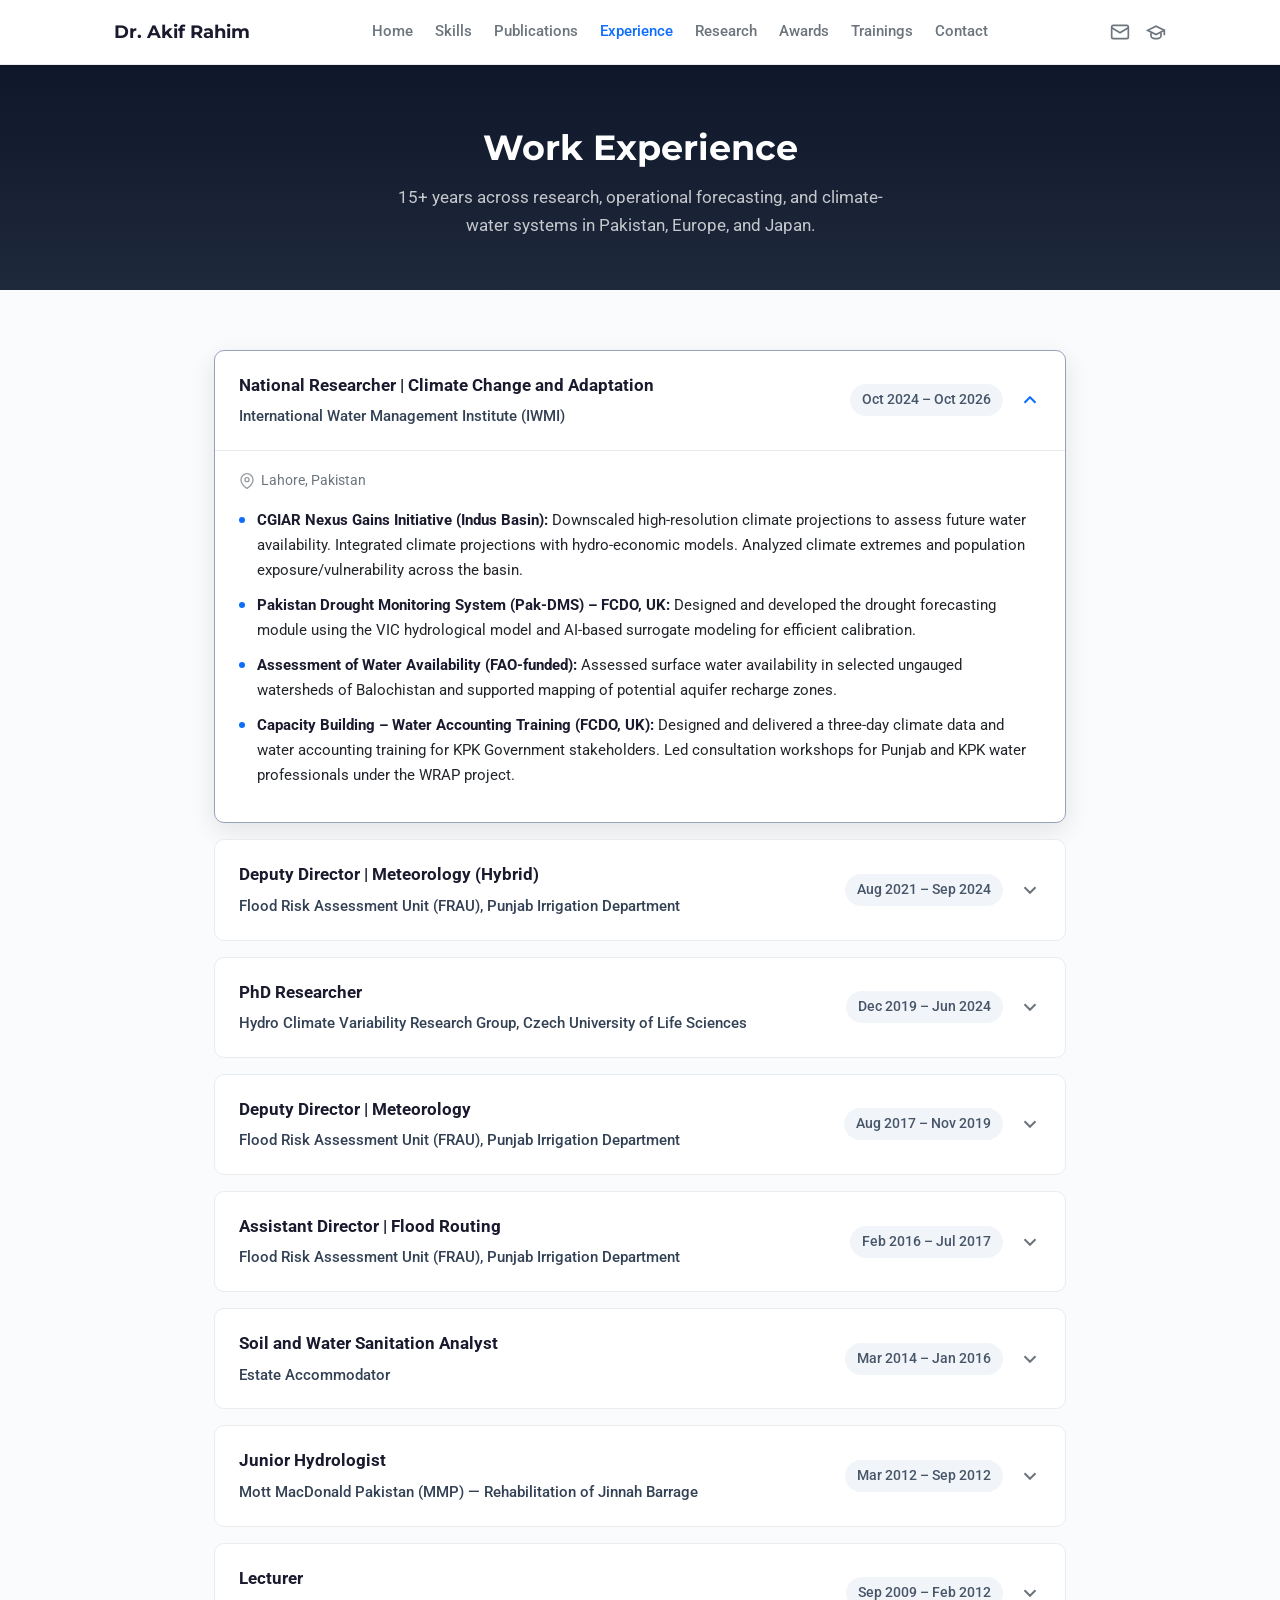
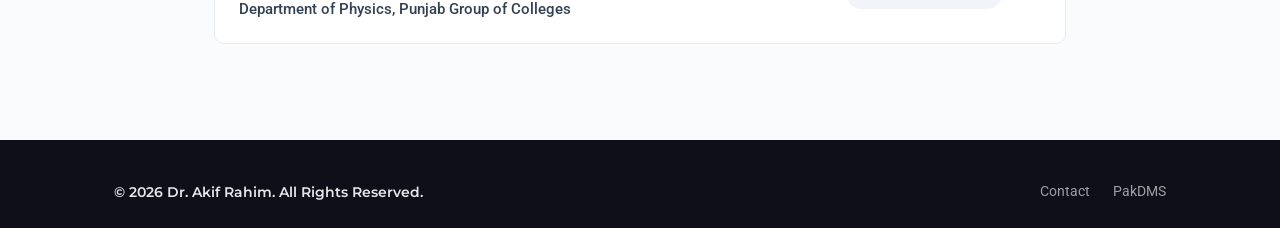
==== commit 22aab6b6: "Initial portfolio" ====
--- a/experience.html
+++ b/experience.html
@@ -3,291 +3,582 @@
 <head>
   <meta charset="UTF-8" />
   <meta name="viewport" content="width=device-width, initial-scale=1.0" />
-  <title>Professional Experience | Dr. Akif Rahim</title>
-  <meta name="description" content="Professional track record of Dr. Akif Rahim — National Researcher at IWMI, ex-Deputy Director Meteorology (FRAU, Punjab Irrigation), PhD researcher at CZU Prague, and more." />
+  <title>Experience | Dr. Akif Rahim</title>
+  <meta name="description" content="Professional work experience of Dr. Akif Rahim — Hydro-Climatologist & Flood–Drought Modeler." />
   <link rel="icon" href="data:image/svg+xml,%3Csvg xmlns='http://www.w3.org/2000/svg' viewBox='0 0 64 64'%3E%3Cdefs%3E%3ClinearGradient id='g' x1='0' y1='0' x2='1' y2='1'%3E%3Cstop offset='0' stop-color='%230B1C38'/%3E%3Cstop offset='1' stop-color='%232563EB'/%3E%3C/linearGradient%3E%3C/defs%3E%3Crect width='64' height='64' rx='14' fill='url(%23g)'/%3E%3Ctext x='32' y='42' font-family='Arial' font-size='26' font-weight='700' fill='%2322D3EE' text-anchor='middle'%3EAR%3C/text%3E%3C/svg%3E" />
   <link rel="preconnect" href="https://fonts.googleapis.com" />
   <link rel="preconnect" href="https://fonts.gstatic.com" crossorigin />
-  <link href="https://fonts.googleapis.com/css2?family=Sora:wght@400;500;600;700;800&family=Inter:wght@400;500;600;700&display=swap" rel="stylesheet" />
-  <link rel="stylesheet" href="assets/css/style.css" />
+  <link href="https://fonts.googleapis.com/css2?family=Montserrat:wght@400;600;700&family=Roboto:wght@300;400;500;700&display=swap" rel="stylesheet" />
+  <style>
+    :root {
+      --navy: #0f172a;
+      --navy-mid: #1e293b;
+      --primary: #0d6efd;
+      --primary-dark: #0a58ca;
+      --dark: #1a1a2e;
+      --darker: #0f0f1a;
+      --text: #212529;
+      --text-muted: #6c757d;
+      --light: #f8f9fa;
+      --white: #ffffff;
+      --border: #e9ecef;
+      --radius: 10px;
+    }
+    * { margin: 0; padding: 0; box-sizing: border-box; }
+    body {
+      font-family: 'Roboto', sans-serif;
+      color: var(--text);
+      background: #fafbfc;
+      line-height: 1.7;
+      font-size: 16px;
+    }
+    h1, h2, h3, h4 {
+      font-family: 'Montserrat', sans-serif;
+      font-weight: 700;
+      line-height: 1.3;
+    }
+    a { color: var(--primary); text-decoration: none; transition: color 0.2s; }
+    a:hover { color: var(--primary-dark); text-decoration: underline; }
+    .container {
+      max-width: 900px;
+      margin: 0 auto;
+      padding: 0 24px;
+    }
+    /* ========== HEADER ========== */
+    .site-header {
+      position: sticky;
+      top: 0;
+      z-index: 1000;
+      background: var(--white);
+      border-bottom: 1px solid var(--border);
+      box-shadow: 0 1px 3px rgba(0,0,0,0.05);
+    }
+    .header-inner {
+      display: flex;
+      align-items: center;
+      justify-content: space-between;
+      height: 64px;
+      max-width: 1100px;
+      margin: 0 auto;
+      padding: 0 24px;
+    }
+    .brand {
+      font-family: 'Montserrat', sans-serif;
+      font-weight: 700;
+      font-size: 1.15rem;
+      color: var(--dark);
+      text-decoration: none;
+    }
+    .brand:hover { color: var(--primary); text-decoration: none; }
+    .site-nav {
+      display: flex;
+      align-items: center;
+      gap: 22px;
+      flex-wrap: wrap;
+    }
+    .nav-link {
+      font-size: 0.92rem;
+      font-weight: 500;
+      color: var(--text-muted);
+      text-decoration: none;
+    }
+    .nav-link:hover,
+    .nav-link.active {
+      color: var(--primary);
+      text-decoration: none;
+    }
+    .header-icons {
+      display: flex;
+      align-items: center;
+      gap: 16px;
+    }
+    .header-icons a { color: var(--text-muted); display: flex; }
+    .header-icons a:hover { color: var(--primary); }
+    .header-icons svg { width: 20px; height: 20px; }
+    .nav-toggle {
+      display: none;
+      background: none;
+      border: none;
+      cursor: pointer;
+      flex-direction: column;
+      gap: 5px;
+      padding: 4px;
+    }
+    .nav-toggle span {
+      display: block;
+      width: 22px;
+      height: 2px;
+      background: var(--dark);
+    }
+    /* ========== PAGE HERO ========== */
+    .page-hero {
+      background: linear-gradient(180deg, #0f172a 0%, #1e293b 100%);
+      color: var(--white);
+      padding: 60px 0 50px;
+      text-align: center;
+    }
+    .page-hero h1 {
+      font-size: 2.2rem;
+      margin-bottom: 12px;
+    }
+    .page-hero p {
+      color: rgba(255,255,255,0.75);
+      max-width: 520px;
+      margin: 0 auto;
+      font-size: 1.05rem;
+    }
+    /* ========== EXPERIENCE ========== */
+    .section {
+      padding: 60px 0 80px;
+    }
+    .exp-item {
+      background: var(--white);
+      border: 1px solid var(--border);
+      border-radius: var(--radius);
+      margin-bottom: 16px;
+      overflow: hidden;
+      transition: box-shadow 0.25s ease, border-color 0.25s;
+    }
+    .exp-item:hover {
+      box-shadow: 0 8px 24px rgba(15, 23, 42, 0.08);
+    }
+    .exp-item.open {
+      border-color: #94a3b8;
+      box-shadow: 0 8px 24px rgba(15, 23, 42, 0.1);
+    }
+    .exp-header {
+      display: flex;
+      align-items: center;
+      justify-content: space-between;
+      gap: 16px;
+      padding: 20px 24px;
+      cursor: pointer;
+      user-select: none;
+    }
+    .exp-header-left {
+      flex: 1;
+      min-width: 0;
+    }
+    .exp-title {
+      font-size: 1.08rem;
+      font-weight: 700;
+      color: var(--dark);
+      margin-bottom: 4px;
+    }
+    .exp-org {
+      font-size: 0.95rem;
+      color: #334155;
+      font-weight: 500;
+    }
+    .exp-meta {
+      display: flex;
+      align-items: center;
+      gap: 16px;
+      flex-shrink: 0;
+    }
+    .exp-date {
+      font-size: 0.88rem;
+      color: #475569;
+      font-weight: 500;
+      white-space: nowrap;
+      background: #f1f5f9;
+      padding: 4px 12px;
+      border-radius: 20px;
+    }
+    .exp-chevron {
+      width: 22px;
+      height: 22px;
+      color: var(--text-muted);
+      transition: transform 0.3s ease, color 0.2s;
+      flex-shrink: 0;
+    }
+    .exp-item.open .exp-chevron {
+      transform: rotate(180deg);
+      color: var(--primary);
+    }
+    .exp-body {
+      max-height: 0;
+      overflow: hidden;
+      transition: max-height 0.4s ease;
+    }
+    .exp-item.open .exp-body {
+      max-height: 800px;
+    }
+    .exp-body-inner {
+      padding: 0 24px 24px;
+      border-top: 1px solid var(--border);
+      padding-top: 18px;
+    }
+    .exp-location {
+      font-size: 0.9rem;
+      color: var(--text-muted);
+      margin-bottom: 14px;
+      display: flex;
+      align-items: center;
+      gap: 6px;
+    }
+    .exp-location svg {
+      width: 16px;
+      height: 16px;
+      opacity: 0.7;
+    }
+    .exp-list {
+      list-style: none;
+      padding: 0;
+    }
+    .exp-list li {
+      position: relative;
+      padding-left: 18px;
+      margin-bottom: 10px;
+      font-size: 0.95rem;
+      color: var(--text);
+      line-height: 1.65;
+    }
+    .exp-list li::before {
+      content: '';
+      position: absolute;
+      left: 0;
+      top: 9px;
+      width: 6px;
+      height: 6px;
+      border-radius: 50%;
+      background: var(--primary);
+    }
+    .exp-list li strong {
+      color: var(--dark);
+    }
+    /* ========== FOOTER ========== */
+    .site-footer {
+      background: var(--darker);
+      color: rgba(255,255,255,0.6);
+      padding: 40px 0 24px;
+      font-size: 0.9rem;
+    }
+    .footer-inner {
+      display: flex;
+      justify-content: space-between;
+      align-items: center;
+      flex-wrap: wrap;
+      gap: 16px;
+      max-width: 1100px;
+      margin: 0 auto;
+      padding: 0 24px;
+    }
+    .footer-brand {
+      font-family: 'Montserrat', sans-serif;
+      font-weight: 600;
+      color: rgba(255,255,255,0.9);
+    }
+    .footer-links a {
+      color: rgba(255,255,255,0.6);
+      margin-left: 20px;
+      font-size: 0.88rem;
+    }
+    .footer-links a:hover { color: #93c5fd; }
+    /* ========== RESPONSIVE ========== */
+    @media (max-width: 700px) {
+      .site-nav { display: none; }
+      .nav-toggle { display: flex; }
+      .site-nav.open {
+        display: flex;
+        flex-direction: column;
+        position: absolute;
+        top: 64px;
+        left: 0;
+        right: 0;
+        background: var(--white);
+        padding: 20px;
+        border-bottom: 1px solid var(--border);
+        gap: 16px;
+      }
+      .header-icons { display: none; }
+      .exp-header {
+        flex-direction: column;
+        align-items: flex-start;
+        gap: 10px;
+      }
+      .exp-meta {
+        width: 100%;
+        justify-content: space-between;
+      }
+      .page-hero h1 { font-size: 1.7rem; }
+    }
+  </style>
 </head>
 <body>
-
-  <!-- ================= HEADER ================= -->
+  <!-- HEADER -->
   <header class="site-header">
     <div class="container header-inner">
-      <a class="brand" href="index.html" aria-label="Dr. Akif Rahim — Home">
-        <span class="brand-text">
-          <span class="brand-name">Dr. Akif Rahim</span>
-          <span class="brand-sub">Hydro-Climatologist · PhD</span>
-        </span>
-      </a>
-      <nav class="site-nav" id="siteNav" aria-label="Main navigation">
+      <a class="brand" href="index.html">Dr. Akif Rahim</a>
+      <nav class="site-nav" id="siteNav">
         <a class="nav-link" href="index.html">Home</a>
-        <a class="nav-link" href="about.html">About</a>
+        <a class="nav-link" href="index.html#skills">Skills</a>
+        <a class="nav-link" href="index.html#publications">Publications</a>
         <a class="nav-link active" href="experience.html">Experience</a>
-        <a class="nav-link" href="projects.html">Projects</a>
-        <a class="nav-link" href="publications.html">Publications</a>
-        <a class="nav-link" href="contact.html">Contact</a>
-        <a class="btn btn-accent btn-sm nav-cv" href="mailto:ak.rahim001@gmail.com?subject=Request%20CV%20%E2%80%94%20Dr.%20Akif%20Rahim">
-          <svg viewBox="0 0 24 24" fill="none" stroke="currentColor" stroke-width="2" stroke-linecap="round" stroke-linejoin="round"><path d="M21 15v4a2 2 0 0 1-2 2H5a2 2 0 0 1-2-2v-4"/><polyline points="7 10 12 15 17 10"/><line x1="12" y1="15" x2="12" y2="3"/></svg>
-          Request CV
+        <a class="nav-link" href="research.html">Research</a>
+        <a class="nav-link" href="awards.html">Awards</a>
+        <a class="nav-link" href="trainings.html">Trainings</a>
+        <a class="nav-link" href="index.html#contact">Contact</a>
+      </nav>
+      <div class="header-icons">
+        <a href="mailto:ak.rahim001@gmail.com" aria-label="Email">
+          <svg viewBox="0 0 24 24" fill="none" stroke="currentColor" stroke-width="2"><rect x="2" y="4" width="20" height="16" rx="2"/><path d="m22 7-10 6L2 7"/></svg>
         </a>
-      </nav>
-      <button class="nav-toggle" id="navToggle" aria-label="Toggle menu" aria-expanded="false">
+        <a href="https://scholar.google.com/citations?user=DB9Dlp8AAAAJ&hl=en&oi=ao" target="_blank" rel="noopener" aria-label="Google Scholar">
+          <svg viewBox="0 0 24 24" fill="none" stroke="currentColor" stroke-width="2"><path d="M22 10L12 5 2 10l10 5 10-5v6"/><path d="M6 12.5V17c0 1.5 3 3 6 3s6-1.5 6-3v-4.5"/></svg>
+        </a>
+      </div>
+      <button class="nav-toggle" id="navToggle" aria-label="Toggle menu">
         <span></span><span></span><span></span>
       </button>
     </div>
   </header>
-
-  <main>
-    <!-- ================= PAGE HERO ================= -->
-    <section class="page-hero">
-      <div class="container">
-        <span class="eyebrow eyebrow-light">Professional Track Record</span>
-        <h1>Strategic Leadership in<br /><span class="accent-cyan">Climate &amp; Water Management</span></h1>
-        <p class="lead">A comprehensive history of delivering high-impact initiatives for national and international agencies — from operational flood forecasting to frontier climate research.</p>
-        <div class="hero-meta">
-          <span class="chip">15+ Years</span>
-          <span class="chip">8 Professional Roles</span>
-          <span class="chip">4 Countries</span>
-        </div>
-      </div>
-    </section>
-
-    <!-- ================= ACTIVE ENGAGEMENT ================= -->
-    <section class="section">
-      <div class="container">
-        <div class="section-head">
-          <span class="eyebrow">Active Engagement</span>
-          <h2>Current <span class="accent">Position</span></h2>
-        </div>
-        <div class="card reveal" style="max-width: 900px; margin: 0 auto; border-left: 4px solid var(--cyan);">
-          <div class="card-top" style="display:flex; justify-content:space-between; align-items:center; gap:14px; flex-wrap:wrap; margin-bottom:12px;">
-            <span class="badge-current">Current Position</span>
-            <span class="t-when">Oct 2024 — Present</span>
-          </div>
-          <h3 style="font-size:24px;">National Researcher — Climate Change &amp; Adaptation</h3>
-          <div class="t-where" style="margin:8px 0 14px;">International Water Management Institute (IWMI) · CGIAR — Lahore, Pakistan</div>
-          <ul class="t-points">
-            <li><b>CGIAR Nexus Gains Initiative (Indus Basin):</b> downscaled high-resolution climate projections and integrated them with hydro-economic models to assess future water availability and resource management.</li>
-            <li>Analyzed climate extremes and their projected changes across the Indus Basin, assessing population exposure and vulnerability to extreme climate events.</li>
-            <li><b>Pak-DMS (FCDO, UK):</b> designed the drought-forecasting module using the VIC hydrological model with AI-based surrogate modeling for efficient calibration.</li>
-            <li><b>FAO project:</b> assessed surface-water availability in ungauged river basins of Balochistan and supported mapping of potential aquifer-recharge zones.</li>
-            <li><b>FCDO WRAP:</b> designed and delivered a 3-day climate data &amp; water-accounting training for KPK government stakeholders; led consultation workshops for Punjab and KPK water professionals.</li>
-          </ul>
-        </div>
-      </div>
-    </section>
-
-    <!-- ================= PROFESSIONAL HISTORY ================= -->
-    <section class="section section-dark">
-      <div class="container">
-        <div class="section-head">
-          <span class="eyebrow eyebrow-light">Professional History</span>
-          <h2>Fifteen Years Across <span class="accent-cyan">Science, Service &amp; Systems</span></h2>
-        </div>
-        <div class="timeline">
-          <div class="t-item t-accent reveal">
-            <span class="t-when">Aug 2021 – Sep 2024</span>
-            <h3>Deputy Director — Meteorology (Hybrid)</h3>
-            <div class="t-where">Flood Risk Assessment Unit (FRAU), Government of Punjab Irrigation Department — Lahore, Pakistan</div>
-            <ul class="t-points">
-              <li>Monitored and forecast river flows across Indus Basin rim stations; analyzed hydrological data for flood forecasting, reporting, and modeling.</li>
-              <li>Applied SAR-based geospatial tools for flood-depth estimation and monitored upstream reservoir operations.</li>
-              <li>Collaborated with Google Asia-Pacific on an AI-driven reservoir-operation and flood-forecasting system, now operational with the Punjab Irrigation Department.</li>
-              <li>Delivered timely flood forecasts during the 2023 and 2025 events — recognized with a formal Letter of Appreciation.</li>
-            </ul>
-          </div>
-          <div class="t-item reveal">
-            <span class="t-when">Dec 2019 – Jun 2024</span>
-            <h3>PhD Researcher</h3>
-            <div class="t-where">Hydro-Climate Variability Research Group, Czech University of Life Sciences — Prague, Czech Republic</div>
-            <ul class="t-points">
-              <li>Investigated flash-drought characteristics across Central Europe (project funded by the International Grant Agency of the Czech Republic).</li>
-              <li>Identified ecosystem response to flash droughts; designed research methodology and prepared research proposals.</li>
-              <li>Developed calibration and validation tools for hydrological modeling; supported the team with ML/DL-based data preparation and analysis.</li>
-              <li>Visiting researcher at the Japan Meteorological Research Institute (MRI) — contributing to 5 km × 5 km high-resolution climate projections for the Indus Basin.</li>
-              <li>Taught “Exploratory Data Analysis” and “Environmental Data Presentation” to MSc students.</li>
-            </ul>
-          </div>
-          <div class="t-item reveal">
-            <span class="t-when">Aug 2017 – Nov 2019</span>
-            <h3>Deputy Director — Meteorology</h3>
-            <div class="t-where">Flood Risk Assessment Unit (FRAU), Government of Punjab Irrigation Department — Lahore, Pakistan</div>
-            <ul class="t-points">
-              <li>Assimilated remotely sensed observations into hydrologic, hydrodynamic, and agricultural models.</li>
-              <li>Streamflow forecasting supporting reservoir operations using airborne snow observations in the Indus western rivers.</li>
-              <li>Evaluated GPM and TRMM satellite precipitation data for transboundary catchments; generated barrage operation guidance during floods.</li>
-              <li>Assessed hydrological alteration of River Ravi, homogeneous monsoon rainfall regions, and rainfall/temperature trends across Punjab.</li>
-              <li>Prepared monthly, quarterly, and annual flood-risk and flood-forecasting reports.</li>
-            </ul>
-          </div>
-          <div class="t-item reveal">
-            <span class="t-when">Feb 2016 – Jul 2017</span>
-            <h3>Assistant Director — Flood Routing</h3>
-            <div class="t-where">Flood Risk Assessment Unit (FRAU), Government of Punjab Irrigation Department — Lahore, Pakistan</div>
-            <ul class="t-points">
-              <li>Constructed the semi-distributed hydrological model of the transboundary River Chenab catchment and adjacent nullahs.</li>
-              <li>Produced flood-inundation maps for the Indus River; developed the flood-routing model of River Jhelum downstream of Mangla Dam.</li>
-              <li>Built SRM (snowmelt-runoff) models for Chenab and assessed climate-change impacts on water availability.</li>
-              <li>Modeled water distribution and evaluated the efficiency of the distribution plan for Punjab irrigation.</li>
-            </ul>
-          </div>
-          <div class="t-item reveal">
-            <span class="t-when">Mar 2014 – Jan 2016</span>
-            <h3>Soil &amp; Water Sanitation Analyst</h3>
-            <div class="t-where">Estate Accommodator — Islamabad, Pakistan</div>
-            <ul class="t-points">
-              <li>Soil sampling and testing; monitoring &amp; evaluation of water sanitation and supply works.</li>
-              <li>GIS mapping of geological strata; supervision of housing-society construction works in Islamabad.</li>
-              <li>Hydrological modeling, water-measuring equipment management, and final project reporting.</li>
-            </ul>
-          </div>
-          <div class="t-item reveal">
-            <span class="t-when">Mar 2012 – Sep 2012</span>
-            <h3>Junior Hydrologist</h3>
-            <div class="t-where">Rehabilitation of Jinnah Barrage on Indus River — Mott MacDonald Pakistan (MMP), Lahore</div>
-            <ul class="t-points">
-              <li>Implemented and reviewed the Real-Time Flow Monitoring System (RTFM) framework.</li>
+  <!-- PAGE HERO -->
+  <section class="page-hero">
+    <div class="container">
+      <h1>Work Experience</h1>
+      <p>15+ years across research, operational forecasting, and climate-water systems in Pakistan, Europe, and Japan.</p>
+    </div>
+  </section>
+  <!-- EXPERIENCE LIST -->
+  <section class="section">
+    <div class="container">
+      <!-- 1. IWMI -->
+      <div class="exp-item open">
+        <div class="exp-header">
+          <div class="exp-header-left">
+            <div class="exp-title">National Researcher | Climate Change and Adaptation</div>
+            <div class="exp-org">International Water Management Institute (IWMI)</div>
+          </div>
+          <div class="exp-meta">
+            <span class="exp-date">Oct 2024 – Oct 2026</span>
+            <svg class="exp-chevron" viewBox="0 0 24 24" fill="none" stroke="currentColor" stroke-width="2.2"><polyline points="6 9 12 15 18 9"/></svg>
+          </div>
+        </div>
+        <div class="exp-body">
+          <div class="exp-body-inner">
+            <div class="exp-location">
+              <svg viewBox="0 0 24 24" fill="none" stroke="currentColor" stroke-width="2"><path d="M21 10c0 7-9 13-9 13s-9-6-9-13a9 9 0 0 1 18 0z"/><circle cx="12" cy="10" r="3"/></svg>
+              Lahore, Pakistan
+            </div>
+            <ul class="exp-list">
+              <li><strong>CGIAR Nexus Gains Initiative (Indus Basin):</strong> Downscaled high-resolution climate projections to assess future water availability. Integrated climate projections with hydro-economic models. Analyzed climate extremes and population exposure/vulnerability across the basin.</li>
+              <li><strong>Pakistan Drought Monitoring System (Pak-DMS) – FCDO, UK:</strong> Designed and developed the drought forecasting module using the VIC hydrological model and AI-based surrogate modeling for efficient calibration.</li>
+              <li><strong>Assessment of Water Availability (FAO-funded):</strong> Assessed surface water availability in selected ungauged watersheds of Balochistan and supported mapping of potential aquifer recharge zones.</li>
+              <li><strong>Capacity Building – Water Accounting Training (FCDO, UK):</strong> Designed and delivered a three-day climate data and water accounting training for KPK Government stakeholders. Led consultation workshops for Punjab and KPK water professionals under the WRAP project.</li>
+            </ul>
+          </div>
+        </div>
+      </div>
+      <!-- 2. FRAU Hybrid -->
+      <div class="exp-item">
+        <div class="exp-header">
+          <div class="exp-header-left">
+            <div class="exp-title">Deputy Director | Meteorology (Hybrid)</div>
+            <div class="exp-org">Flood Risk Assessment Unit (FRAU), Punjab Irrigation Department</div>
+          </div>
+          <div class="exp-meta">
+            <span class="exp-date">Aug 2021 – Sep 2024</span>
+            <svg class="exp-chevron" viewBox="0 0 24 24" fill="none" stroke="currentColor" stroke-width="2.2"><polyline points="6 9 12 15 18 9"/></svg>
+          </div>
+        </div>
+        <div class="exp-body">
+          <div class="exp-body-inner">
+            <div class="exp-location">
+              <svg viewBox="0 0 24 24" fill="none" stroke="currentColor" stroke-width="2"><path d="M21 10c0 7-9 13-9 13s-9-6-9-13a9 9 0 0 1 18 0z"/><circle cx="12" cy="10" r="3"/></svg>
+              Lahore, Pakistan
+            </div>
+            <ul class="exp-list">
+              <li>Monitored and forecasted river flows across Indus Basin rim stations.</li>
+              <li>Analyzed hydrological data for flood forecasting, reporting, and modeling.</li>
+              <li>Applied SAR-based geospatial tools for flood depth estimation and monitored upstream reservoir operations.</li>
+            </ul>
+          </div>
+        </div>
+      </div>
+      <!-- 3. PhD Researcher -->
+      <div class="exp-item">
+        <div class="exp-header">
+          <div class="exp-header-left">
+            <div class="exp-title">PhD Researcher</div>
+            <div class="exp-org">Hydro Climate Variability Research Group, Czech University of Life Sciences</div>
+          </div>
+          <div class="exp-meta">
+            <span class="exp-date">Dec 2019 – Jun 2024</span>
+            <svg class="exp-chevron" viewBox="0 0 24 24" fill="none" stroke="currentColor" stroke-width="2.2"><polyline points="6 9 12 15 18 9"/></svg>
+          </div>
+        </div>
+        <div class="exp-body">
+          <div class="exp-body-inner">
+            <div class="exp-location">
+              <svg viewBox="0 0 24 24" fill="none" stroke="currentColor" stroke-width="2"><path d="M21 10c0 7-9 13-9 13s-9-6-9-13a9 9 0 0 1 18 0z"/><circle cx="12" cy="10" r="3"/></svg>
+              Prague, Czech Republic
+            </div>
+            <ul class="exp-list">
+              <li>Investigated flash drought characteristics across Central Europe (IGA-funded project).</li>
+              <li>Identified ecosystem response to flash droughts in Czech Republic.</li>
+              <li>Designed research methodology, prepared research proposals, and developed calibration/validation tools for hydrological modeling.</li>
+              <li>Supported the team in data preparation and analysis using machine and deep learning approaches.</li>
+            </ul>
+          </div>
+        </div>
+      </div>
+      <!-- 4. FRAU 2017-2019 -->
+      <div class="exp-item">
+        <div class="exp-header">
+          <div class="exp-header-left">
+            <div class="exp-title">Deputy Director | Meteorology</div>
+            <div class="exp-org">Flood Risk Assessment Unit (FRAU), Punjab Irrigation Department</div>
+          </div>
+          <div class="exp-meta">
+            <span class="exp-date">Aug 2017 – Nov 2019</span>
+            <svg class="exp-chevron" viewBox="0 0 24 24" fill="none" stroke="currentColor" stroke-width="2.2"><polyline points="6 9 12 15 18 9"/></svg>
+          </div>
+        </div>
+        <div class="exp-body">
+          <div class="exp-body-inner">
+            <div class="exp-location">
+              <svg viewBox="0 0 24 24" fill="none" stroke="currentColor" stroke-width="2"><path d="M21 10c0 7-9 13-9 13s-9-6-9-13a9 9 0 0 1 18 0z"/><circle cx="12" cy="10" r="3"/></svg>
+              Lahore, Pakistan
+            </div>
+            <ul class="exp-list">
+              <li>Data assimilation of remotely sensed observations into hydrologic, hydrodynamic and agricultural models.</li>
+              <li>Streamflow forecasting in support of reservoir operations using airborne snow observations in Indus western rivers.</li>
+              <li>Evaluation of satellite data (GPM, TRMM) for transboundary catchments and generation of barrage operations for different flood scenarios.</li>
+              <li>Assessment of hydrological alteration for River Ravi, homogeneous regions of rainfall during monsoon, and trend analysis of rainfall and temperature in Punjab.</li>
+            </ul>
+          </div>
+        </div>
+      </div>
+      <!-- 5. Assistant Director -->
+      <div class="exp-item">
+        <div class="exp-header">
+          <div class="exp-header-left">
+            <div class="exp-title">Assistant Director | Flood Routing</div>
+            <div class="exp-org">Flood Risk Assessment Unit (FRAU), Punjab Irrigation Department</div>
+          </div>
+          <div class="exp-meta">
+            <span class="exp-date">Feb 2016 – Jul 2017</span>
+            <svg class="exp-chevron" viewBox="0 0 24 24" fill="none" stroke="currentColor" stroke-width="2.2"><polyline points="6 9 12 15 18 9"/></svg>
+          </div>
+        </div>
+        <div class="exp-body">
+          <div class="exp-body-inner">
+            <div class="exp-location">
+              <svg viewBox="0 0 24 24" fill="none" stroke="currentColor" stroke-width="2"><path d="M21 10c0 7-9 13-9 13s-9-6-9-13a9 9 0 0 1 18 0z"/><circle cx="12" cy="10" r="3"/></svg>
+              Lahore, Pakistan
+            </div>
+            <ul class="exp-list">
+              <li>Constructed semi-distributed hydrological model of transboundary catchment of River Chenab and distributed modeling of adjacent nullahs.</li>
+              <li>Prepared flood inundation maps for Indus River and flood routing model of River Jhelum downstream of Mangla Dam.</li>
+              <li>Developed water distribution model and evaluated efficiency of water distribution plan for Punjab Irrigation.</li>
+              <li>Applied SRM models for Chenab and assessed climate change impacts on water availability. Prepared flood reports of 2016.</li>
+            </ul>
+          </div>
+        </div>
+      </div>
+      <!-- 6. Soil & Water -->
+      <div class="exp-item">
+        <div class="exp-header">
+          <div class="exp-header-left">
+            <div class="exp-title">Soil and Water Sanitation Analyst</div>
+            <div class="exp-org">Estate Accommodator</div>
+          </div>
+          <div class="exp-meta">
+            <span class="exp-date">Mar 2014 – Jan 2016</span>
+            <svg class="exp-chevron" viewBox="0 0 24 24" fill="none" stroke="currentColor" stroke-width="2.2"><polyline points="6 9 12 15 18 9"/></svg>
+          </div>
+        </div>
+        <div class="exp-body">
+          <div class="exp-body-inner">
+            <div class="exp-location">
+              <svg viewBox="0 0 24 24" fill="none" stroke="currentColor" stroke-width="2"><path d="M21 10c0 7-9 13-9 13s-9-6-9-13a9 9 0 0 1 18 0z"/><circle cx="12" cy="10" r="3"/></svg>
+              Islamabad, Pakistan
+            </div>
+            <ul class="exp-list">
+              <li>Soil sampling and testing; monitoring and evaluation of water sanitation and supply works.</li>
+              <li>GIS mapping for geological strata; supervision of construction works of housing societies.</li>
+              <li>Hydrological modeling, management of water measuring equipment, data entry and report writing.</li>
+            </ul>
+          </div>
+        </div>
+      </div>
+      <!-- 7. Junior Hydrologist -->
+      <div class="exp-item">
+        <div class="exp-header">
+          <div class="exp-header-left">
+            <div class="exp-title">Junior Hydrologist</div>
+            <div class="exp-org">Mott MacDonald Pakistan (MMP) — Rehabilitation of Jinnah Barrage</div>
+          </div>
+          <div class="exp-meta">
+            <span class="exp-date">Mar 2012 – Sep 2012</span>
+            <svg class="exp-chevron" viewBox="0 0 24 24" fill="none" stroke="currentColor" stroke-width="2.2"><polyline points="6 9 12 15 18 9"/></svg>
+          </div>
+        </div>
+        <div class="exp-body">
+          <div class="exp-body-inner">
+            <div class="exp-location">
+              <svg viewBox="0 0 24 24" fill="none" stroke="currentColor" stroke-width="2"><path d="M21 10c0 7-9 13-9 13s-9-6-9-13a9 9 0 0 1 18 0z"/><circle cx="12" cy="10" r="3"/></svg>
+              Lahore, Pakistan
+            </div>
+            <ul class="exp-list">
+              <li>Implemented and reviewed the framework of Real-Time Flow Monitoring System (RTFM).</li>
               <li>Collected hydraulic data of Jinnah Barrage and conducted field surveys.</li>
-              <li>Coordinated with the Punjab Irrigation Department on project progress.</li>
-            </ul>
-          </div>
-          <div class="t-item reveal">
-            <span class="t-when">Sep 2009 – Feb 2012</span>
-            <h3>Lecturer — Physics</h3>
-            <div class="t-where">Punjab Group of Colleges — Lahore, Pakistan</div>
-            <ul class="t-points">
-              <li>Designed physics study plans and delivered lectures.</li>
-              <li>Supervised examination duties and managed teacher duty rosters.</li>
-              <li>Organized and managed recreation trips for students.</li>
-            </ul>
-          </div>
-        </div>
-      </div>
-    </section>
-
-    <!-- ================= SKILLS ================= -->
-    <section class="section">
-      <div class="container">
-        <div class="section-head">
-          <span class="eyebrow">Core Technical Proficiencies</span>
-          <h2>Methodological &amp; <span class="accent">Computational Toolkit</span></h2>
-        </div>
-        <div class="grid-3">
-          <div class="skill reveal"><div class="skill-top"><span class="skill-name">Surface Water Hydrological Modeling (HEC-RAS, HEC-HMS)</span><span class="skill-years">6+ yrs</span></div><div class="skill-bar"><span style="width:88%"></span></div></div>
-          <div class="skill reveal reveal-d1"><div class="skill-top"><span class="skill-name">Remote Sensing / GIS</span><span class="skill-years">6+ yrs</span></div><div class="skill-bar"><span style="width:88%"></span></div></div>
-          <div class="skill reveal reveal-d2"><div class="skill-top"><span class="skill-name">Climate Data Analysis</span><span class="skill-years">5+ yrs</span></div><div class="skill-bar"><span style="width:78%"></span></div></div>
-          <div class="skill reveal"><div class="skill-top"><span class="skill-name">R &amp; Python Programming</span><span class="skill-years">4+ yrs</span></div><div class="skill-bar"><span style="width:70%"></span></div></div>
-          <div class="skill reveal reveal-d1"><div class="skill-top"><span class="skill-name">Sustainability Analysis</span><span class="skill-years">3+ yrs</span></div><div class="skill-bar"><span style="width:60%"></span></div></div>
-          <div class="skill reveal reveal-d2"><div class="skill-top"><span class="skill-name">Data Visualization</span><span class="skill-years">3+ yrs</span></div><div class="skill-bar"><span style="width:60%"></span></div></div>
-          <div class="skill reveal"><div class="skill-top"><span class="skill-name">Big Data / Data Science</span><span class="skill-years">2+ yrs</span></div><div class="skill-bar"><span style="width:48%"></span></div></div>
-          <div class="skill reveal reveal-d1"><div class="skill-top"><span class="skill-name">Groundwater Modeling / Quality Analysis</span><span class="skill-years">2+ yrs</span></div><div class="skill-bar"><span style="width:48%"></span></div></div>
-          <div class="skill reveal reveal-d2"><div class="skill-top"><span class="skill-name">Cloud Computing</span><span class="skill-years">1+ yrs</span></div><div class="skill-bar"><span style="width:32%"></span></div></div>
-        </div>
-        <div class="tags" style="justify-content:center; margin-top:34px;">
-          <span class="tag">VIC</span><span class="tag">HEC-HMS</span><span class="tag">HEC-RAS</span><span class="tag">CLIMADA</span><span class="tag">NHRCM</span><span class="tag">SRM</span><span class="tag">GEE</span><span class="tag">SAR Analysis</span><span class="tag">GPM / TRMM</span><span class="tag">Python</span><span class="tag">R</span><span class="tag">Machine Learning</span><span class="tag">AI Surrogate Modeling</span>
-        </div>
-      </div>
-    </section>
-
-    <!-- ================= TRAININGS ================= -->
-    <section class="section section-tight">
-      <div class="container">
-        <div class="section-head">
-          <span class="eyebrow">Continuous Learning</span>
-          <h2>Trainings &amp; <span class="accent">Workshops</span></h2>
-        </div>
-        <div class="training-list">
-          <div class="training reveal"><time>Aug 2026</time><div><b>Training of Trainers (ToT) on CLIMADA for Improving Climate Governance in Pakistan</b><span>GIZ &amp; United Nations University (UNU) — Islamabad, Pakistan</span></div></div>
-          <div class="training reveal"><time>Jul–Aug 2025</time><div><b>Evaluation of Non-Hydrostatic Dynamic Downscaling of Climate Projections over the Indus Basin</b><span>Meteorological Research Institute (MRI) — Tsukuba, Japan</span></div></div>
-          <div class="training reveal"><time>Nov–Dec 2023</time><div><b>Resilience of Ecosystem to Flash Drought over Central Europe</b><span>Indian Institute of Technology (IIT) Dhanbad — India</span></div></div>
-          <div class="training reveal"><time>Jan–Mar 2023</time><div><b>Non-Hydrostatic Dynamic Downscaling of Climate Projections</b><span>Meteorological Research Institute (MRI) — Tsukuba, Japan</span></div></div>
-          <div class="training reveal"><time>Mar 2019</time><div><b>Rapid Assessment of Stream Data for Flood and Drought</b><span>Department of Civil Engineering, UET — Lahore, Pakistan</span></div></div>
-          <div class="training reveal"><time>Dec 2018</time><div><b>Water Governance, International Water Law &amp; Multi-Stakeholder Processes</b><span>Global Water Partnership (GWP), Yunnan University — Kunming, China</span></div></div>
-          <div class="training reveal"><time>May 2018</time><div><b>APHRODITE-2 Extreme Precipitation Analysis for Gridded Data</b><span>Hirosaki University — Aomori, Japan</span></div></div>
-          <div class="training reveal"><time>May 2017</time><div><b>Summer School on Water Informatics: Science and Systems</b><span>Centre for Water Informatics &amp; Technology (WIT), LUMS — Lahore, Pakistan</span></div></div>
-          <div class="training reveal"><time>Jul 2016</time><div><b>Remote Sensing and GIS Applications in Flood Management</b><span>UNESCO short course, NUST Institute of Civil Engineering — Islamabad, Pakistan</span></div></div>
-        </div>
-      </div>
-    </section>
-
-    <!-- ================= CTA ================= -->
-    <section class="section section-dark cta-band section-tight">
-      <div class="container">
-        <h2>See the Systems This Experience <span class="accent-cyan">Built</span></h2>
-        <p>Operational national platforms, AI forecasting systems, and research that shapes policy.</p>
-        <div style="display:flex; gap:14px; justify-content:center; flex-wrap:wrap;">
-          <a class="btn btn-accent" href="projects.html">View Projects</a>
-          <a class="btn btn-ghost-light" href="publications.html">View Publications</a>
-        </div>
-      </div>
-    </section>
-  </main>
-
-  <!-- ================= FOOTER ================= -->
+              <li>Collaborated with Punjab Irrigation Department regarding project progress.</li>
+            </ul>
+          </div>
+        </div>
+      </div>
+      <!-- 8. Lecturer -->
+      <div class="exp-item">
+        <div class="exp-header">
+          <div class="exp-header-left">
+            <div class="exp-title">Lecturer</div>
+            <div class="exp-org">Department of Physics, Punjab Group of Colleges</div>
+          </div>
+          <div class="exp-meta">
+            <span class="exp-date">Sep 2009 – Feb 2012</span>
+            <svg class="exp-chevron" viewBox="0 0 24 24" fill="none" stroke="currentColor" stroke-width="2.2"><polyline points="6 9 12 15 18 9"/></svg>
+          </div>
+        </div>
+        <div class="exp-body">
+          <div class="exp-body-inner">
+            <div class="exp-location">
+              <svg viewBox="0 0 24 24" fill="none" stroke="currentColor" stroke-width="2"><path d="M21 10c0 7-9 13-9 13s-9-6-9-13a9 9 0 0 1 18 0z"/><circle cx="12" cy="10" r="3"/></svg>
+              Lahore, Pakistan
+            </div>
+            <ul class="exp-list">
+              <li>Designed study plans of Physics; supervised examination duties and managed duty roster of teachers.</li>
+              <li>Organized and managed recreational trips for students.</li>
+            </ul>
+          </div>
+        </div>
+      </div>
+    </div>
+  </section>
   <footer class="site-footer">
-    <div class="container footer-grid">
-      <div class="footer-brand">
-        <a class="brand" href="index.html">
-          <span class="brand-text">
-            <span class="brand-name">Dr. Akif Rahim</span>
-            <span class="brand-sub" style="color:#8ba6c9;">Hydro-Climatologist · PhD</span>
-          </span>
-        </a>
-        <p>Predicting extremes early, planning water wisely — leading the intersection of climate science, hydrology, and data-driven decision support.</p>
-        <div class="footer-social">
-          <a href="mailto:ak.rahim001@gmail.com" aria-label="Email">
-            <svg viewBox="0 0 24 24" fill="none" stroke="currentColor" stroke-width="2" stroke-linecap="round" stroke-linejoin="round"><rect x="2" y="4" width="20" height="16" rx="2"/><path d="m22 7-10 6L2 7"/></svg>
-          </a>
-          <a href="https://scholar.google.com" target="_blank" rel="noopener" aria-label="Google Scholar">
-            <svg viewBox="0 0 24 24" fill="none" stroke="currentColor" stroke-width="2" stroke-linecap="round" stroke-linejoin="round"><path d="M22 10L12 5 2 10l10 5 10-5v6"/><path d="M6 12.5V17c0 1.5 3 3 6 3s6-1.5 6-3v-4.5"/></svg>
-          </a>
-          <a href="tel:+923218561374" aria-label="Phone">
-            <svg viewBox="0 0 24 24" fill="none" stroke="currentColor" stroke-width="2" stroke-linecap="round" stroke-linejoin="round"><path d="M22 16.92v3a2 2 0 0 1-2.18 2 19.79 19.79 0 0 1-8.63-3.07 19.5 19.5 0 0 1-6-6 19.79 19.79 0 0 1-3.07-8.67A2 2 0 0 1 4.11 2h3a2 2 0 0 1 2 1.72c.13.96.36 1.9.7 2.81a2 2 0 0 1-.45 2.11L8.09 9.91a16 16 0 0 0 6 6l1.27-1.27a2 2 0 0 1 2.11-.45c.91.34 1.85.57 2.81.7A2 2 0 0 1 22 16.92z"/></svg>
-          </a>
-        </div>
-      </div>
-      <div>
-        <h4>Navigation</h4>
-        <div class="footer-links">
-          <a href="index.html">Home</a>
-          <a href="about.html">About</a>
-          <a href="experience.html">Experience</a>
-          <a href="projects.html">Projects</a>
-          <a href="publications.html">Publications</a>
-          <a href="contact.html">Contact</a>
-        </div>
-      </div>
-      <div>
-        <h4>Inquiries</h4>
-        <div class="footer-contact">
-          <div>
-            <svg viewBox="0 0 24 24" fill="none" stroke="currentColor" stroke-width="2" stroke-linecap="round" stroke-linejoin="round"><path d="M21 10c0 7-9 13-9 13s-9-6-9-13a9 9 0 0 1 18 0z"/><circle cx="12" cy="10" r="3"/></svg>
-            <span>House 76, Ismail Block, Al-Hafeez Garden Phase-1, Manawa GT Road, Lahore, Pakistan</span>
-          </div>
-          <div>
-            <svg viewBox="0 0 24 24" fill="none" stroke="currentColor" stroke-width="2" stroke-linecap="round" stroke-linejoin="round"><path d="M22 16.92v3a2 2 0 0 1-2.18 2 19.79 19.79 0 0 1-8.63-3.07 19.5 19.5 0 0 1-6-6 19.79 19.79 0 0 1-3.07-8.67A2 2 0 0 1 4.11 2h3a2 2 0 0 1 2 1.72c.13.96.36 1.9.7 2.81a2 2 0 0 1-.45 2.11L8.09 9.91a16 16 0 0 0 6 6l1.27-1.27a2 2 0 0 1 2.11-.45c.91.34 1.85.57 2.81.7A2 2 0 0 1 22 16.92z"/></svg>
-            <a href="tel:+923218561374">+92 321 8561374</a>
-          </div>
-          <div>
-            <svg viewBox="0 0 24 24" fill="none" stroke="currentColor" stroke-width="2" stroke-linecap="round" stroke-linejoin="round"><rect x="2" y="4" width="20" height="16" rx="2"/><path d="m22 7-10 6L2 7"/></svg>
-            <a href="mailto:ak.rahim001@gmail.com">ak.rahim001@gmail.com</a>
-          </div>
-        </div>
-      </div>
+  <div class="container footer-inner">
+    <div class="footer-brand">© <span id="year">2026</span> Dr. Akif Rahim. All Rights Reserved.</div>
+    <div class="footer-links">
+      <a href="#contact">Contact</a>
+      <a href="https://pakdms.iwmi.org" target="_blank" rel="noopener">PakDMS</a>
     </div>
-    <div class="footer-bottom">
-      <span>© <span data-year>2025</span> Dr. Akif Rahim. All Rights Reserved.</span>
-      <span>Crafting climate resilience with <span class="heart">♥</span> data</span>
-    </div>
-  </footer>
-
-  <button class="back-top" aria-label="Back to top">
-    <svg viewBox="0 0 24 24" fill="none" stroke="currentColor" stroke-width="2.6" stroke-linecap="round" stroke-linejoin="round"><line x1="12" y1="19" x2="12" y2="5"/><polyline points="5 12 12 5 19 12"/></svg>
-  </button>
-
-  <script src="assets/js/main.js"></script>
+  </div>
+</footer>
+  <script>
+    // Accordion: only one open at a time
+    document.querySelectorAll('.exp-header').forEach(header => {
+      header.addEventListener('click', () => {
+        const item = header.parentElement;
+        const isOpen = item.classList.contains('open');
+        document.querySelectorAll('.exp-item').forEach(el => el.classList.remove('open'));
+        if (!isOpen) item.classList.add('open');
+      });
+    });
+    const toggle = document.getElementById('navToggle');
+    const nav = document.getElementById('siteNav');
+    if (toggle) toggle.addEventListener('click', () => nav.classList.toggle('open'));
+    document.getElementById('year').textContent = new Date().getFullYear();
+  </script>
 </body>
-</html>
+</html>
